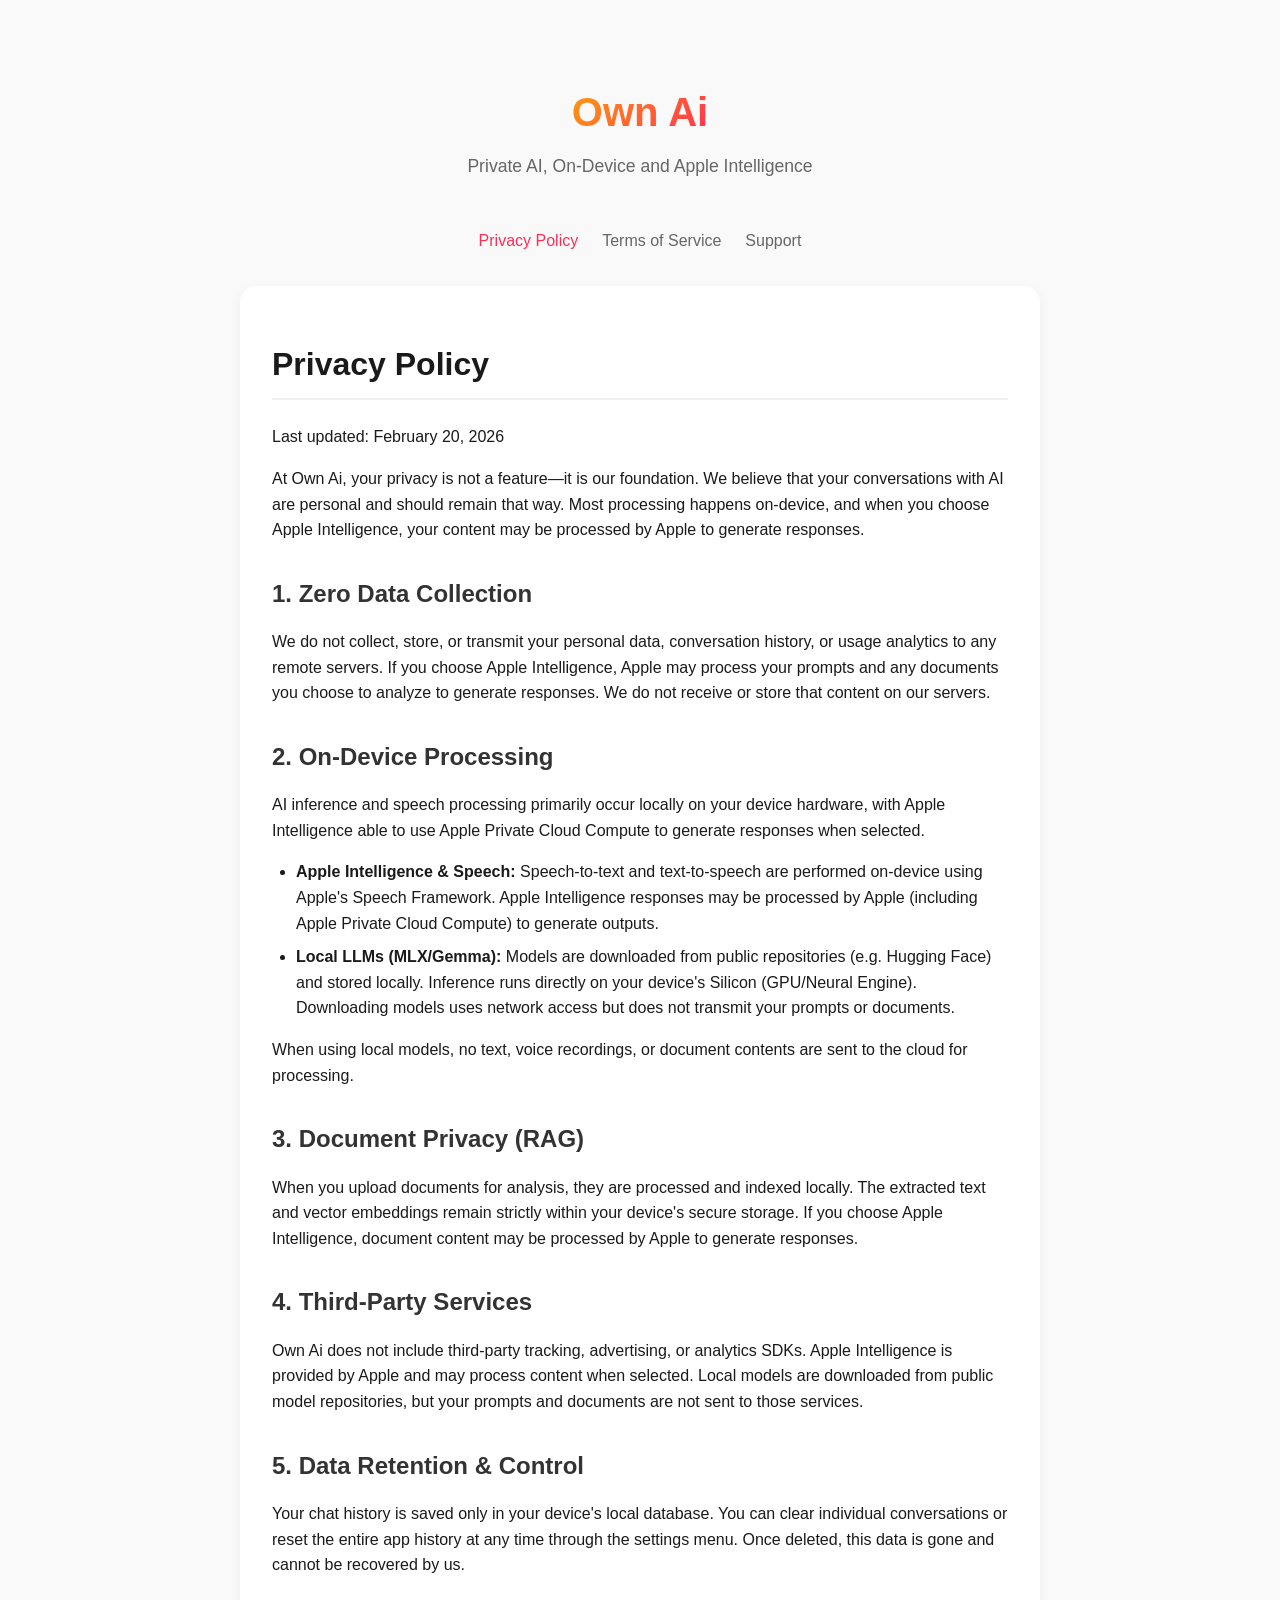
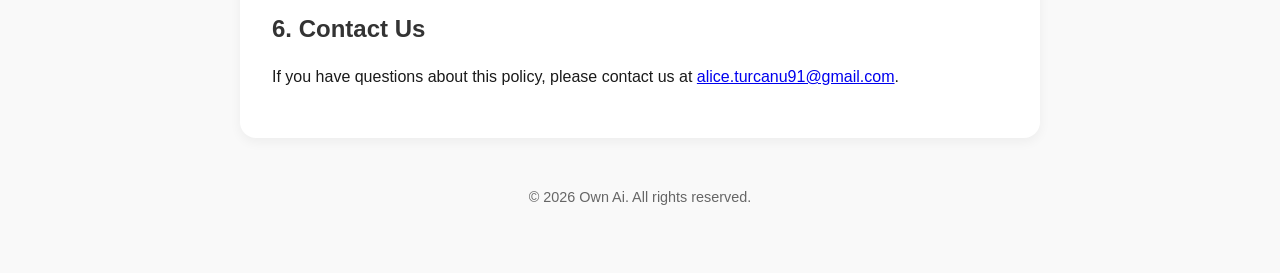
==== privacy.html @ ac5af76b "Update privacy.html" ====
<!DOCTYPE html>
<html lang="en">

<head>
    <meta charset="UTF-8">
    <meta name="viewport" content="width=device-width, initial-scale=1.0">
    <title>Privacy Policy - Own Ai</title>
    <link rel="stylesheet" href="styles.css">
</head>

<body>
    <div class="container">
        <header>
            <div class="logo-text">Own Ai</div>
            <div class="subtitle">Private AI, On-Device and Apple Intelligence</div>
        </header>

        <nav class="nav-links">
            <a href="privacy.html" style="color: #FF2D55;">Privacy Policy</a>
            <a href="terms.html">Terms of Service</a>
            <a href="support.html">Support</a>
        </nav>

        <div class="card">
            <h1>Privacy Policy</h1>
            <p>Last updated: February 20, 2026</p>

            <p>At Own Ai, your privacy is not a feature—it is our foundation. We believe that your conversations with AI
                are personal and should remain that way. Most processing happens on-device, and when you choose Apple
                Intelligence, your content may be processed by Apple to generate responses.</p>

            <h2>1. Zero Data Collection</h2>
            <p>We do not collect, store, or transmit your personal data, conversation history, or usage analytics to any
                remote servers. If you choose Apple Intelligence, Apple may process your prompts and any documents you
                choose to analyze to generate responses. We do not receive or store that content on our servers.</p>

            <h2>2. On-Device Processing</h2>
            <p>AI inference and speech processing primarily occur locally on your device hardware, with Apple
                Intelligence able to use Apple Private Cloud Compute to generate responses when selected.
            <ul>
                <li><strong>Apple Intelligence & Speech:</strong> Speech-to-text and text-to-speech are performed
                    on-device using Apple's Speech Framework. Apple Intelligence responses may be processed by Apple
                    (including Apple Private Cloud Compute) to generate outputs.</li>
                <li><strong>Local LLMs (MLX/Gemma):</strong> Models are downloaded from public repositories (e.g.
                    Hugging Face) and stored locally. Inference runs directly on your device's Silicon (GPU/Neural
                    Engine). Downloading models uses network access but does not transmit your prompts or documents.
                </li>
            </ul>
            When using local models, no text, voice recordings, or document contents are sent to the cloud for
            processing.</p>

            <h2>3. Document Privacy (RAG)</h2>
            <p>When you upload documents for analysis, they are processed and indexed locally. The extracted text and
                vector embeddings remain strictly within your device's secure storage. If you choose Apple Intelligence,
                document content may be processed by Apple to generate responses.</p>

            <h2>4. Third-Party Services</h2>
            <p>Own Ai does not include third-party tracking, advertising, or analytics SDKs. Apple Intelligence is
                provided by Apple and may process content when selected. Local models are downloaded from public model
                repositories, but your prompts and documents are not sent to those services.</p>

            <h2>5. Data Retention & Control</h2>
            <p>Your chat history is saved only in your device's local database. You can clear individual conversations
                or reset the entire app history at any time through the settings menu. Once deleted, this data is gone
                and cannot be recovered by us.</p>

            <h2>6. Contact Us</h2>
            <p>If you have questions about this policy, please contact us at <a
                    href="mailto:alice.turcanu91@gmail.com">alice.turcanu91@gmail.com</a>.</p>
        </div>

        <div class="footer">
            &copy; 2026 Own Ai. All rights reserved.
        </div>
    </div>
</body>

</html>
---- styles.css ----
:root {
    --primary-gradient: linear-gradient(135deg, #FF9F0A, #FF2D55);
    --text-color: #1a1a1a;
    --text-light: #666;
    --bg-color: #f9f9f9;
    --card-bg: #ffffff;
    --font-family: -apple-system, BlinkMacSystemFont, "Segoe UI", Roboto, Helvetica, Arial, sans-serif;
}

body {
    font-family: var(--font-family);
    line-height: 1.6;
    color: var(--text-color);
    background-color: var(--bg-color);
    margin: 0;
    padding: 0;
}

.container {
    max-width: 800px;
    margin: 0 auto;
    padding: 2rem;
}

header {
    text-align: center;
    padding: 3rem 0;
}

.logo-text {
    font-size: 2.5rem;
    font-weight: 700;
    margin: 0;
    background: var(--primary-gradient);
    -webkit-background-clip: text;
    -webkit-text-fill-color: transparent;
    display: inline-block;
}

.subtitle {
    color: var(--text-light);
    font-size: 1.1rem;
    margin-top: 0.5rem;
}

.card {
    background: var(--card-bg);
    border-radius: 16px;
    padding: 2rem;
    box-shadow: 0 4px 12px rgba(0,0,0,0.05);
    margin-bottom: 2rem;
}

h1 {
    font-size: 2rem;
    margin-bottom: 1.5rem;
    border-bottom: 2px solid #f0f0f0;
    padding-bottom: 0.5rem;
}

h2 {
    font-size: 1.5rem;
    margin-top: 2rem;
    margin-bottom: 1rem;
    color: #333;
}

p {
    margin-bottom: 1rem;
}

ul {
    margin-bottom: 1rem;
    padding-left: 1.5rem;
}

li {
    margin-bottom: 0.5rem;
}

.footer {
    text-align: center;
    color: var(--text-light);
    font-size: 0.9rem;
    margin-top: 3rem;
    padding-bottom: 2rem;
}

.nav-links {
    display: flex;
    justify-content: center;
    gap: 1.5rem;
    margin-bottom: 2rem;
}

.nav-links a {
    color: var(--text-light);
    text-decoration: none;
    font-weight: 500;
    transition: color 0.2s;
}

.nav-links a:hover {
    color: #FF2D55;
}

.contact-btn {
    display: inline-block;
    background: var(--primary-gradient);
    color: white;
    padding: 0.8rem 1.5rem;
    border-radius: 8px;
    text-decoration: none;
    font-weight: 600;
    margin-top: 1rem;
    transition: opacity 0.2s;
}

.contact-btn:hover {
    opacity: 0.9;
}
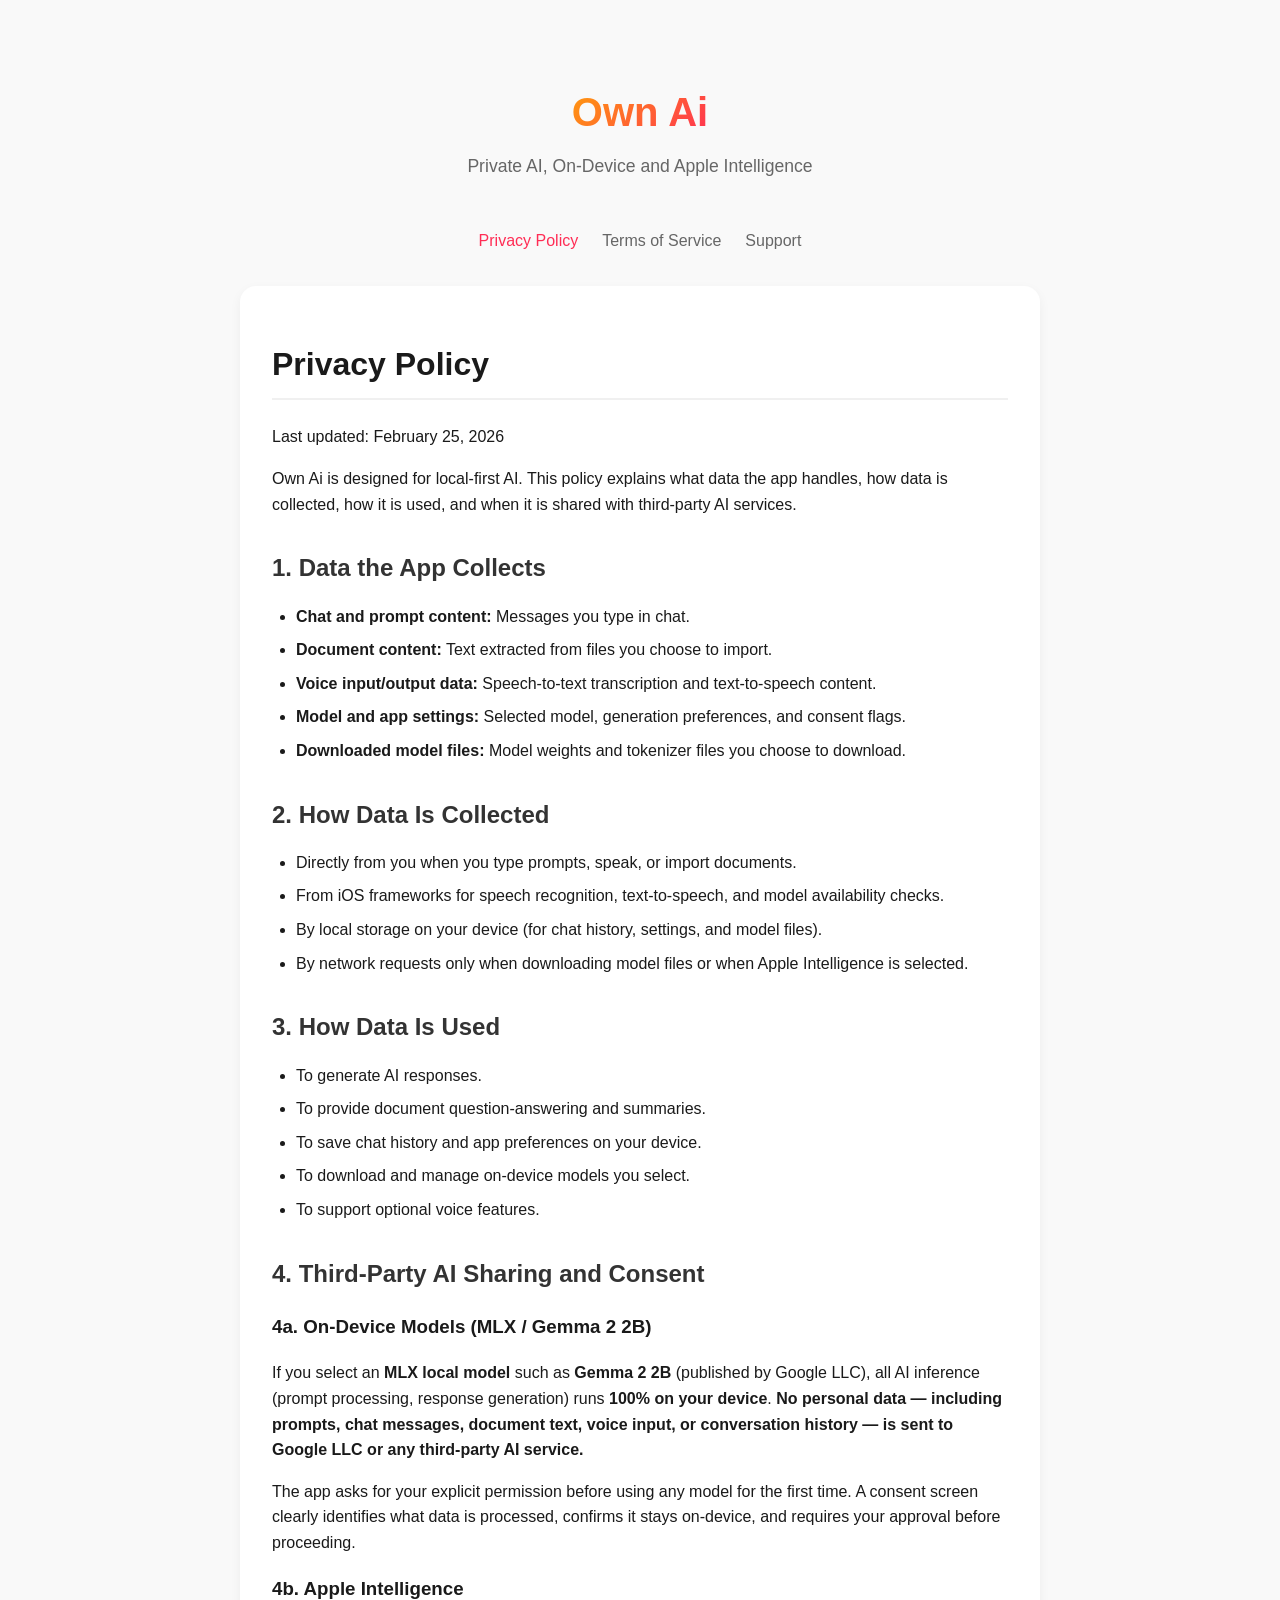
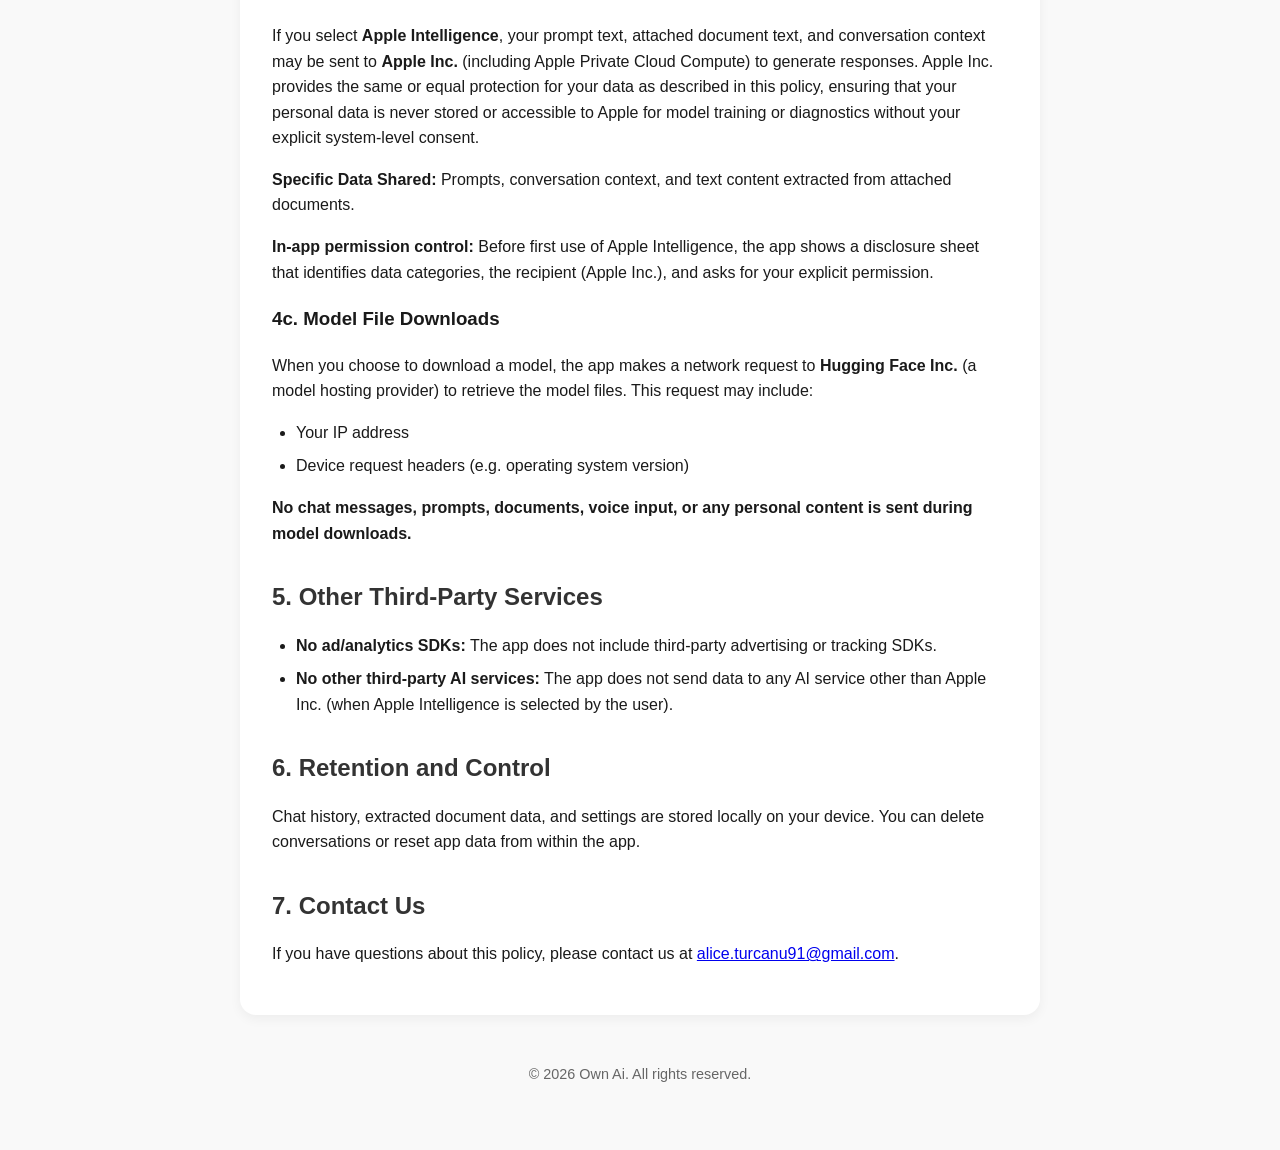
==== commit c86e79af: "Update privacy.html" ====
--- a/privacy.html
+++ b/privacy.html
@@ -23,48 +23,96 @@
 
         <div class="card">
             <h1>Privacy Policy</h1>
-            <p>Last updated: February 20, 2026</p>
+            <p>Last updated: February 25, 2026</p>
 
-            <p>At Own Ai, your privacy is not a feature—it is our foundation. We believe that your conversations with AI
-                are personal and should remain that way. Most processing happens on-device, and when you choose Apple
-                Intelligence, your content may be processed by Apple to generate responses.</p>
+            <p>Own Ai is designed for local-first AI. This policy explains what data the app handles, how data is
+                collected, how it is used, and when it is shared with third-party AI services.</p>
 
-            <h2>1. Zero Data Collection</h2>
-            <p>We do not collect, store, or transmit your personal data, conversation history, or usage analytics to any
-                remote servers. If you choose Apple Intelligence, Apple may process your prompts and any documents you
-                choose to analyze to generate responses. We do not receive or store that content on our servers.</p>
-
-            <h2>2. On-Device Processing</h2>
-            <p>AI inference and speech processing primarily occur locally on your device hardware, with Apple
-                Intelligence able to use Apple Private Cloud Compute to generate responses when selected.
+            <h2>1. Data the App Collects</h2>
             <ul>
-                <li><strong>Apple Intelligence & Speech:</strong> Speech-to-text and text-to-speech are performed
-                    on-device using Apple's Speech Framework. Apple Intelligence responses may be processed by Apple
-                    (including Apple Private Cloud Compute) to generate outputs.</li>
-                <li><strong>Local LLMs (MLX/Gemma):</strong> Models are downloaded from public repositories (e.g.
-                    Hugging Face) and stored locally. Inference runs directly on your device's Silicon (GPU/Neural
-                    Engine). Downloading models uses network access but does not transmit your prompts or documents.
+                <li><strong>Chat and prompt content:</strong> Messages you type in chat.</li>
+                <li><strong>Document content:</strong> Text extracted from files you choose to import.</li>
+                <li><strong>Voice input/output data:</strong> Speech-to-text transcription and text-to-speech content.
+                </li>
+                <li><strong>Model and app settings:</strong> Selected model, generation preferences, and consent flags.
+                </li>
+                <li><strong>Downloaded model files:</strong> Model weights and tokenizer files you choose to download.
                 </li>
             </ul>
-            When using local models, no text, voice recordings, or document contents are sent to the cloud for
-            processing.</p>
 
-            <h2>3. Document Privacy (RAG)</h2>
-            <p>When you upload documents for analysis, they are processed and indexed locally. The extracted text and
-                vector embeddings remain strictly within your device's secure storage. If you choose Apple Intelligence,
-                document content may be processed by Apple to generate responses.</p>
+            <h2>2. How Data Is Collected</h2>
+            <ul>
+                <li>Directly from you when you type prompts, speak, or import documents.</li>
+                <li>From iOS frameworks for speech recognition, text-to-speech, and model availability checks.</li>
+                <li>By local storage on your device (for chat history, settings, and model files).</li>
+                <li>By network requests only when downloading model files or when Apple Intelligence is selected.</li>
+            </ul>
 
-            <h2>4. Third-Party Services</h2>
-            <p>Own Ai does not include third-party tracking, advertising, or analytics SDKs. Apple Intelligence is
-                provided by Apple and may process content when selected. Local models are downloaded from public model
-                repositories, but your prompts and documents are not sent to those services.</p>
+            <h2>3. How Data Is Used</h2>
+            <ul>
+                <li>To generate AI responses.</li>
+                <li>To provide document question-answering and summaries.</li>
+                <li>To save chat history and app preferences on your device.</li>
+                <li>To download and manage on-device models you select.</li>
+                <li>To support optional voice features.</li>
+            </ul>
 
-            <h2>5. Data Retention & Control</h2>
-            <p>Your chat history is saved only in your device's local database. You can clear individual conversations
-                or reset the entire app history at any time through the settings menu. Once deleted, this data is gone
-                and cannot be recovered by us.</p>
+            <h2>4. Third-Party AI Sharing and Consent</h2>
 
-            <h2>6. Contact Us</h2>
+            <h3>4a. On-Device Models (MLX / Gemma 2 2B)</h3>
+            <p>If you select an <strong>MLX local model</strong> such as <strong>Gemma 2 2B</strong> (published by
+                Google LLC),
+                all AI inference (prompt processing, response generation) runs <strong>100% on your device</strong>.
+                <strong>No personal data — including prompts, chat messages, document text, voice input, or conversation
+                    history — is sent to Google LLC or any third-party AI service.</strong>
+            </p>
+            <p>The app asks for your explicit permission before using any model for the first time. A consent screen
+                clearly identifies what data is processed, confirms it stays on-device, and requires your approval
+                before
+                proceeding.
+            </p>
+
+            <h3>4b. Apple Intelligence</h3>
+            <p>If you select <strong>Apple Intelligence</strong>, your prompt text, attached document text, and
+                conversation context may be sent to
+                <strong>Apple Inc.</strong> (including Apple Private Cloud Compute) to generate responses. Apple Inc.
+                provides
+                the same or equal protection for your data as described in this policy, ensuring that your personal data
+                is
+                never stored or accessible to Apple for model training or diagnostics without your explicit system-level
+                consent.
+            </p>
+            <p><strong>Specific Data Shared:</strong> Prompts, conversation context, and text content extracted from
+                attached documents.</p>
+            <p><strong>In-app permission control:</strong> Before first use of Apple Intelligence, the app shows a
+                disclosure sheet
+                that identifies data categories, the recipient (Apple Inc.), and asks for your explicit permission.
+            </p>
+
+            <h3>4c. Model File Downloads</h3>
+            <p>When you choose to download a model, the app makes a network request to <strong>Hugging Face
+                    Inc.</strong>
+                (a model hosting provider) to retrieve the model files. This request may include:</p>
+            <ul>
+                <li>Your IP address</li>
+                <li>Device request headers (e.g. operating system version)</li>
+            </ul>
+            <p><strong>No chat messages, prompts, documents, voice input, or any personal content is sent during model
+                    downloads.</strong></p>
+
+            <h2>5. Other Third-Party Services</h2>
+            <ul>
+                <li><strong>No ad/analytics SDKs:</strong> The app does not include third-party advertising or tracking
+                    SDKs.</li>
+                <li><strong>No other third-party AI services:</strong> The app does not send data to any AI service
+                    other than Apple Inc. (when Apple Intelligence is selected by the user).</li>
+            </ul>
+
+            <h2>6. Retention and Control</h2>
+            <p>Chat history, extracted document data, and settings are stored locally on your device. You can delete
+                conversations or reset app data from within the app.</p>
+
+            <h2>7. Contact Us</h2>
             <p>If you have questions about this policy, please contact us at <a
                     href="mailto:alice.turcanu91@gmail.com">alice.turcanu91@gmail.com</a>.</p>
         </div>
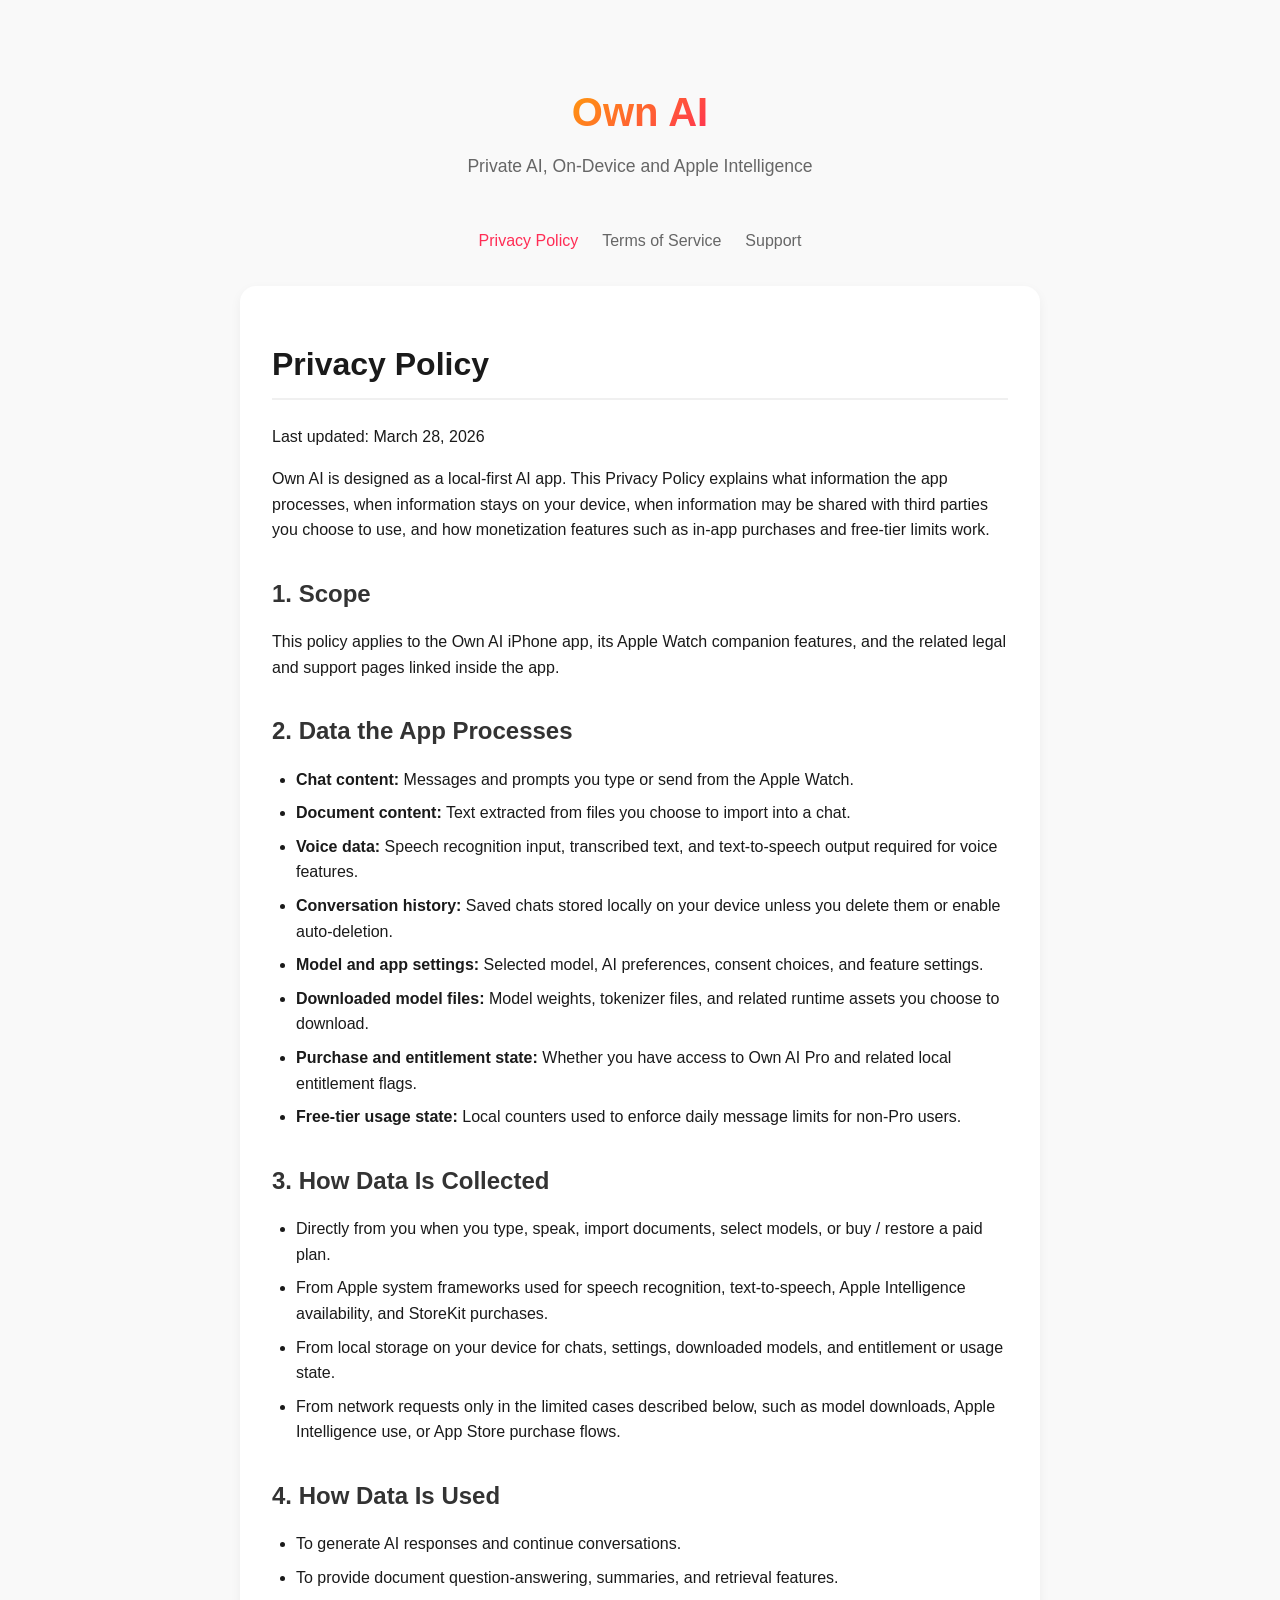
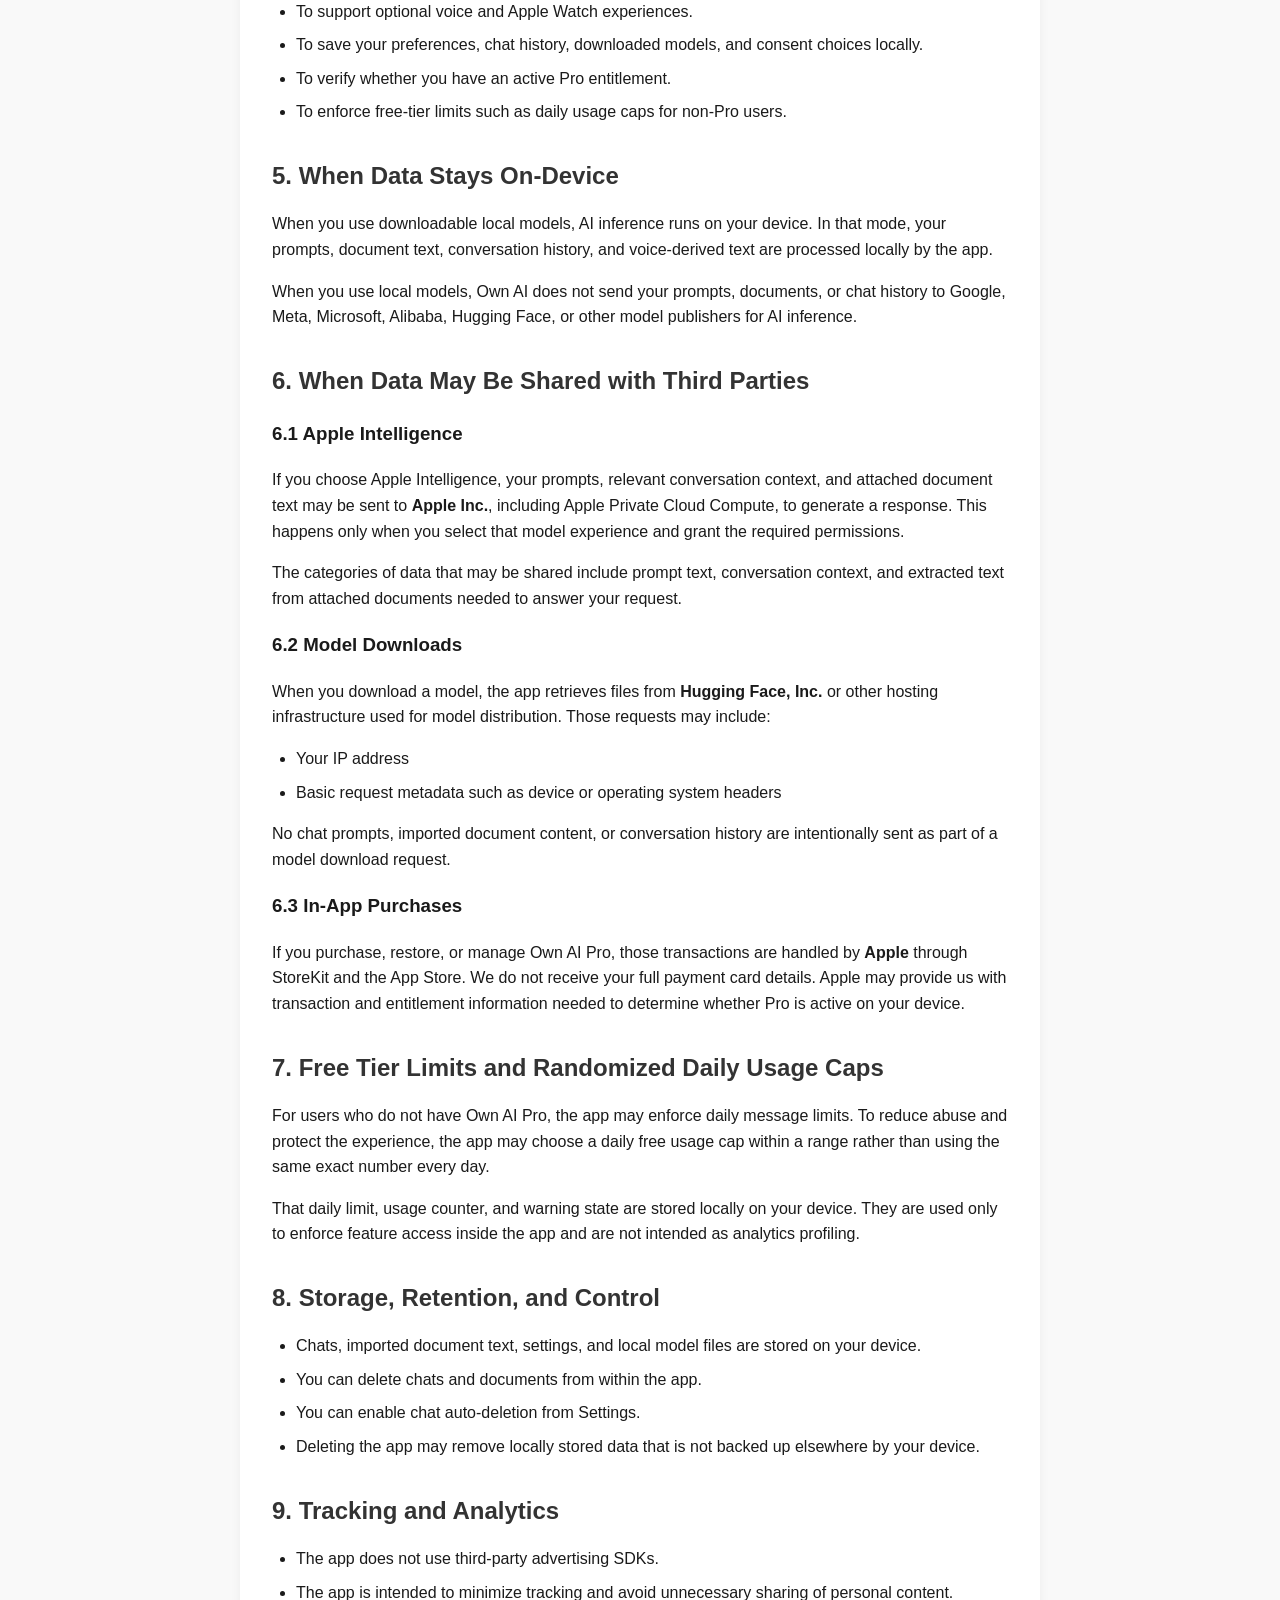
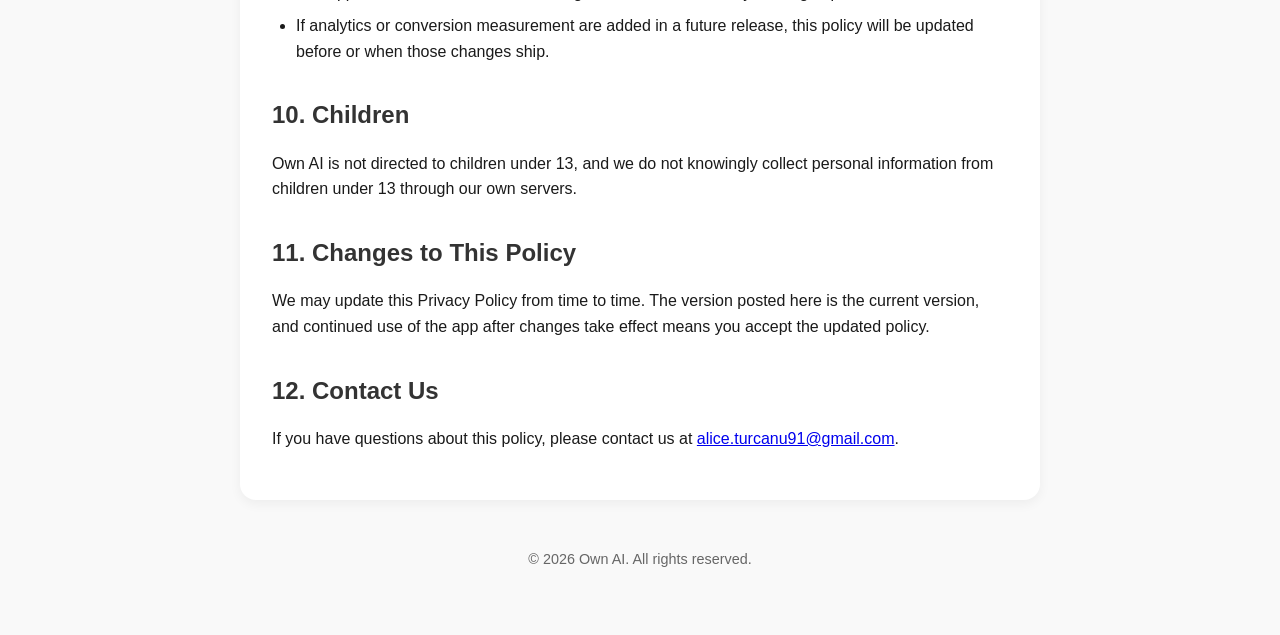
==== commit f8aa2fea: "Update branding from 'Own Ai' to 'Own AI'" ====
--- a/privacy.html
+++ b/privacy.html
@@ -4,14 +4,14 @@
 <head>
     <meta charset="UTF-8">
     <meta name="viewport" content="width=device-width, initial-scale=1.0">
-    <title>Privacy Policy - Own Ai</title>
+    <title>Privacy Policy - Own AI</title>
     <link rel="stylesheet" href="styles.css">
 </head>
 
 <body>
     <div class="container">
         <header>
-            <div class="logo-text">Own Ai</div>
+            <div class="logo-text">Own AI</div>
             <div class="subtitle">Private AI, On-Device and Apple Intelligence</div>
         </header>
 
@@ -23,102 +23,127 @@
 
         <div class="card">
             <h1>Privacy Policy</h1>
-            <p>Last updated: February 25, 2026</p>
+            <p>Last updated: March 28, 2026</p>
 
-            <p>Own Ai is designed for local-first AI. This policy explains what data the app handles, how data is
-                collected, how it is used, and when it is shared with third-party AI services.</p>
+            <p>Own AI is designed as a local-first AI app. This Privacy Policy explains what information the app
+                processes, when information stays on your device, when information may be shared with third parties you
+                choose to use, and how monetization features such as in-app purchases and free-tier limits work.</p>
 
-            <h2>1. Data the App Collects</h2>
+            <h2>1. Scope</h2>
+            <p>This policy applies to the Own AI iPhone app, its Apple Watch companion features, and the related legal
+                and support pages linked inside the app.</p>
+
+            <h2>2. Data the App Processes</h2>
             <ul>
-                <li><strong>Chat and prompt content:</strong> Messages you type in chat.</li>
-                <li><strong>Document content:</strong> Text extracted from files you choose to import.</li>
-                <li><strong>Voice input/output data:</strong> Speech-to-text transcription and text-to-speech content.
-                </li>
-                <li><strong>Model and app settings:</strong> Selected model, generation preferences, and consent flags.
-                </li>
-                <li><strong>Downloaded model files:</strong> Model weights and tokenizer files you choose to download.
-                </li>
+                <li><strong>Chat content:</strong> Messages and prompts you type or send from the Apple Watch.</li>
+                <li><strong>Document content:</strong> Text extracted from files you choose to import into a chat.</li>
+                <li><strong>Voice data:</strong> Speech recognition input, transcribed text, and text-to-speech output
+                    required for voice features.</li>
+                <li><strong>Conversation history:</strong> Saved chats stored locally on your device unless you delete
+                    them or enable auto-deletion.</li>
+                <li><strong>Model and app settings:</strong> Selected model, AI preferences, consent choices, and
+                    feature settings.</li>
+                <li><strong>Downloaded model files:</strong> Model weights, tokenizer files, and related runtime assets
+                    you choose to download.</li>
+                <li><strong>Purchase and entitlement state:</strong> Whether you have access to Own AI Pro and related
+                    local entitlement flags.</li>
+                <li><strong>Free-tier usage state:</strong> Local counters used to enforce daily message limits for
+                    non-Pro users.</li>
             </ul>
 
-            <h2>2. How Data Is Collected</h2>
+            <h2>3. How Data Is Collected</h2>
             <ul>
-                <li>Directly from you when you type prompts, speak, or import documents.</li>
-                <li>From iOS frameworks for speech recognition, text-to-speech, and model availability checks.</li>
-                <li>By local storage on your device (for chat history, settings, and model files).</li>
-                <li>By network requests only when downloading model files or when Apple Intelligence is selected.</li>
+                <li>Directly from you when you type, speak, import documents, select models, or buy / restore a paid
+                    plan.</li>
+                <li>From Apple system frameworks used for speech recognition, text-to-speech, Apple Intelligence
+                    availability, and StoreKit purchases.</li>
+                <li>From local storage on your device for chats, settings, downloaded models, and entitlement or usage
+                    state.</li>
+                <li>From network requests only in the limited cases described below, such as model downloads, Apple
+                    Intelligence use, or App Store purchase flows.</li>
             </ul>
 
-            <h2>3. How Data Is Used</h2>
+            <h2>4. How Data Is Used</h2>
             <ul>
-                <li>To generate AI responses.</li>
-                <li>To provide document question-answering and summaries.</li>
-                <li>To save chat history and app preferences on your device.</li>
-                <li>To download and manage on-device models you select.</li>
-                <li>To support optional voice features.</li>
+                <li>To generate AI responses and continue conversations.</li>
+                <li>To provide document question-answering, summaries, and retrieval features.</li>
+                <li>To support optional voice and Apple Watch experiences.</li>
+                <li>To save your preferences, chat history, downloaded models, and consent choices locally.</li>
+                <li>To verify whether you have an active Pro entitlement.</li>
+                <li>To enforce free-tier limits such as daily usage caps for non-Pro users.</li>
             </ul>
 
-            <h2>4. Third-Party AI Sharing and Consent</h2>
+            <h2>5. When Data Stays On-Device</h2>
 
-            <h3>4a. On-Device Models (MLX / Gemma 2 2B)</h3>
-            <p>If you select an <strong>MLX local model</strong> such as <strong>Gemma 2 2B</strong> (published by
-                Google LLC),
-                all AI inference (prompt processing, response generation) runs <strong>100% on your device</strong>.
-                <strong>No personal data — including prompts, chat messages, document text, voice input, or conversation
-                    history — is sent to Google LLC or any third-party AI service.</strong>
-            </p>
-            <p>The app asks for your explicit permission before using any model for the first time. A consent screen
-                clearly identifies what data is processed, confirms it stays on-device, and requires your approval
-                before
-                proceeding.
-            </p>
+            <p>When you use downloadable local models, AI inference runs on your device. In that mode, your prompts,
+                document text, conversation history, and voice-derived text are processed locally by the app.</p>
 
-            <h3>4b. Apple Intelligence</h3>
-            <p>If you select <strong>Apple Intelligence</strong>, your prompt text, attached document text, and
-                conversation context may be sent to
-                <strong>Apple Inc.</strong> (including Apple Private Cloud Compute) to generate responses. Apple Inc.
-                provides
-                the same or equal protection for your data as described in this policy, ensuring that your personal data
-                is
-                never stored or accessible to Apple for model training or diagnostics without your explicit system-level
-                consent.
-            </p>
-            <p><strong>Specific Data Shared:</strong> Prompts, conversation context, and text content extracted from
-                attached documents.</p>
-            <p><strong>In-app permission control:</strong> Before first use of Apple Intelligence, the app shows a
-                disclosure sheet
-                that identifies data categories, the recipient (Apple Inc.), and asks for your explicit permission.
-            </p>
+            <p>When you use local models, Own AI does not send your prompts, documents, or chat history to Google,
+                Meta, Microsoft, Alibaba, Hugging Face, or other model publishers for AI inference.</p>
 
-            <h3>4c. Model File Downloads</h3>
-            <p>When you choose to download a model, the app makes a network request to <strong>Hugging Face
-                    Inc.</strong>
-                (a model hosting provider) to retrieve the model files. This request may include:</p>
+            <h2>6. When Data May Be Shared with Third Parties</h2>
+
+            <h3>6.1 Apple Intelligence</h3>
+            <p>If you choose Apple Intelligence, your prompts, relevant conversation context, and attached document text
+                may be sent to <strong>Apple Inc.</strong>, including Apple Private Cloud Compute, to generate a
+                response. This happens only when you select that model experience and grant the required permissions.</p>
+            <p>The categories of data that may be shared include prompt text, conversation context, and extracted text
+                from attached documents needed to answer your request.</p>
+
+            <h3>6.2 Model Downloads</h3>
+            <p>When you download a model, the app retrieves files from <strong>Hugging Face, Inc.</strong> or other
+                hosting infrastructure used for model distribution. Those requests may include:</p>
             <ul>
                 <li>Your IP address</li>
-                <li>Device request headers (e.g. operating system version)</li>
+                <li>Basic request metadata such as device or operating system headers</li>
             </ul>
-            <p><strong>No chat messages, prompts, documents, voice input, or any personal content is sent during model
-                    downloads.</strong></p>
+            <p>No chat prompts, imported document content, or conversation history are intentionally sent as part of a
+                model download request.</p>
 
-            <h2>5. Other Third-Party Services</h2>
+            <h3>6.3 In-App Purchases</h3>
+            <p>If you purchase, restore, or manage Own AI Pro, those transactions are handled by <strong>Apple</strong>
+                through StoreKit and the App Store. We do not receive your full payment card details. Apple may provide
+                us with transaction and entitlement information needed to determine whether Pro is active on your
+                device.</p>
+
+            <h2>7. Free Tier Limits and Randomized Daily Usage Caps</h2>
+            <p>For users who do not have Own AI Pro, the app may enforce daily message limits. To reduce abuse and
+                protect the experience, the app may choose a daily free usage cap within a range rather than using the
+                same exact number every day.</p>
+            <p>That daily limit, usage counter, and warning state are stored locally on your device. They are used only
+                to enforce feature access inside the app and are not intended as analytics profiling.</p>
+
+            <h2>8. Storage, Retention, and Control</h2>
             <ul>
-                <li><strong>No ad/analytics SDKs:</strong> The app does not include third-party advertising or tracking
-                    SDKs.</li>
-                <li><strong>No other third-party AI services:</strong> The app does not send data to any AI service
-                    other than Apple Inc. (when Apple Intelligence is selected by the user).</li>
+                <li>Chats, imported document text, settings, and local model files are stored on your device.</li>
+                <li>You can delete chats and documents from within the app.</li>
+                <li>You can enable chat auto-deletion from Settings.</li>
+                <li>Deleting the app may remove locally stored data that is not backed up elsewhere by your device.</li>
             </ul>
 
-            <h2>6. Retention and Control</h2>
-            <p>Chat history, extracted document data, and settings are stored locally on your device. You can delete
-                conversations or reset app data from within the app.</p>
+            <h2>9. Tracking and Analytics</h2>
+            <ul>
+                <li>The app does not use third-party advertising SDKs.</li>
+                <li>The app is intended to minimize tracking and avoid unnecessary sharing of personal content.</li>
+                <li>If analytics or conversion measurement are added in a future release, this policy will be updated
+                    before or when those changes ship.</li>
+            </ul>
 
-            <h2>7. Contact Us</h2>
+            <h2>10. Children</h2>
+            <p>Own AI is not directed to children under 13, and we do not knowingly collect personal information from
+                children under 13 through our own servers.</p>
+
+            <h2>11. Changes to This Policy</h2>
+            <p>We may update this Privacy Policy from time to time. The version posted here is the current version, and
+                continued use of the app after changes take effect means you accept the updated policy.</p>
+
+            <h2>12. Contact Us</h2>
             <p>If you have questions about this policy, please contact us at <a
                     href="mailto:alice.turcanu91@gmail.com">alice.turcanu91@gmail.com</a>.</p>
         </div>
 
         <div class="footer">
-            &copy; 2026 Own Ai. All rights reserved.
+            &copy; 2026 Own AI. All rights reserved.
         </div>
     </div>
 </body>
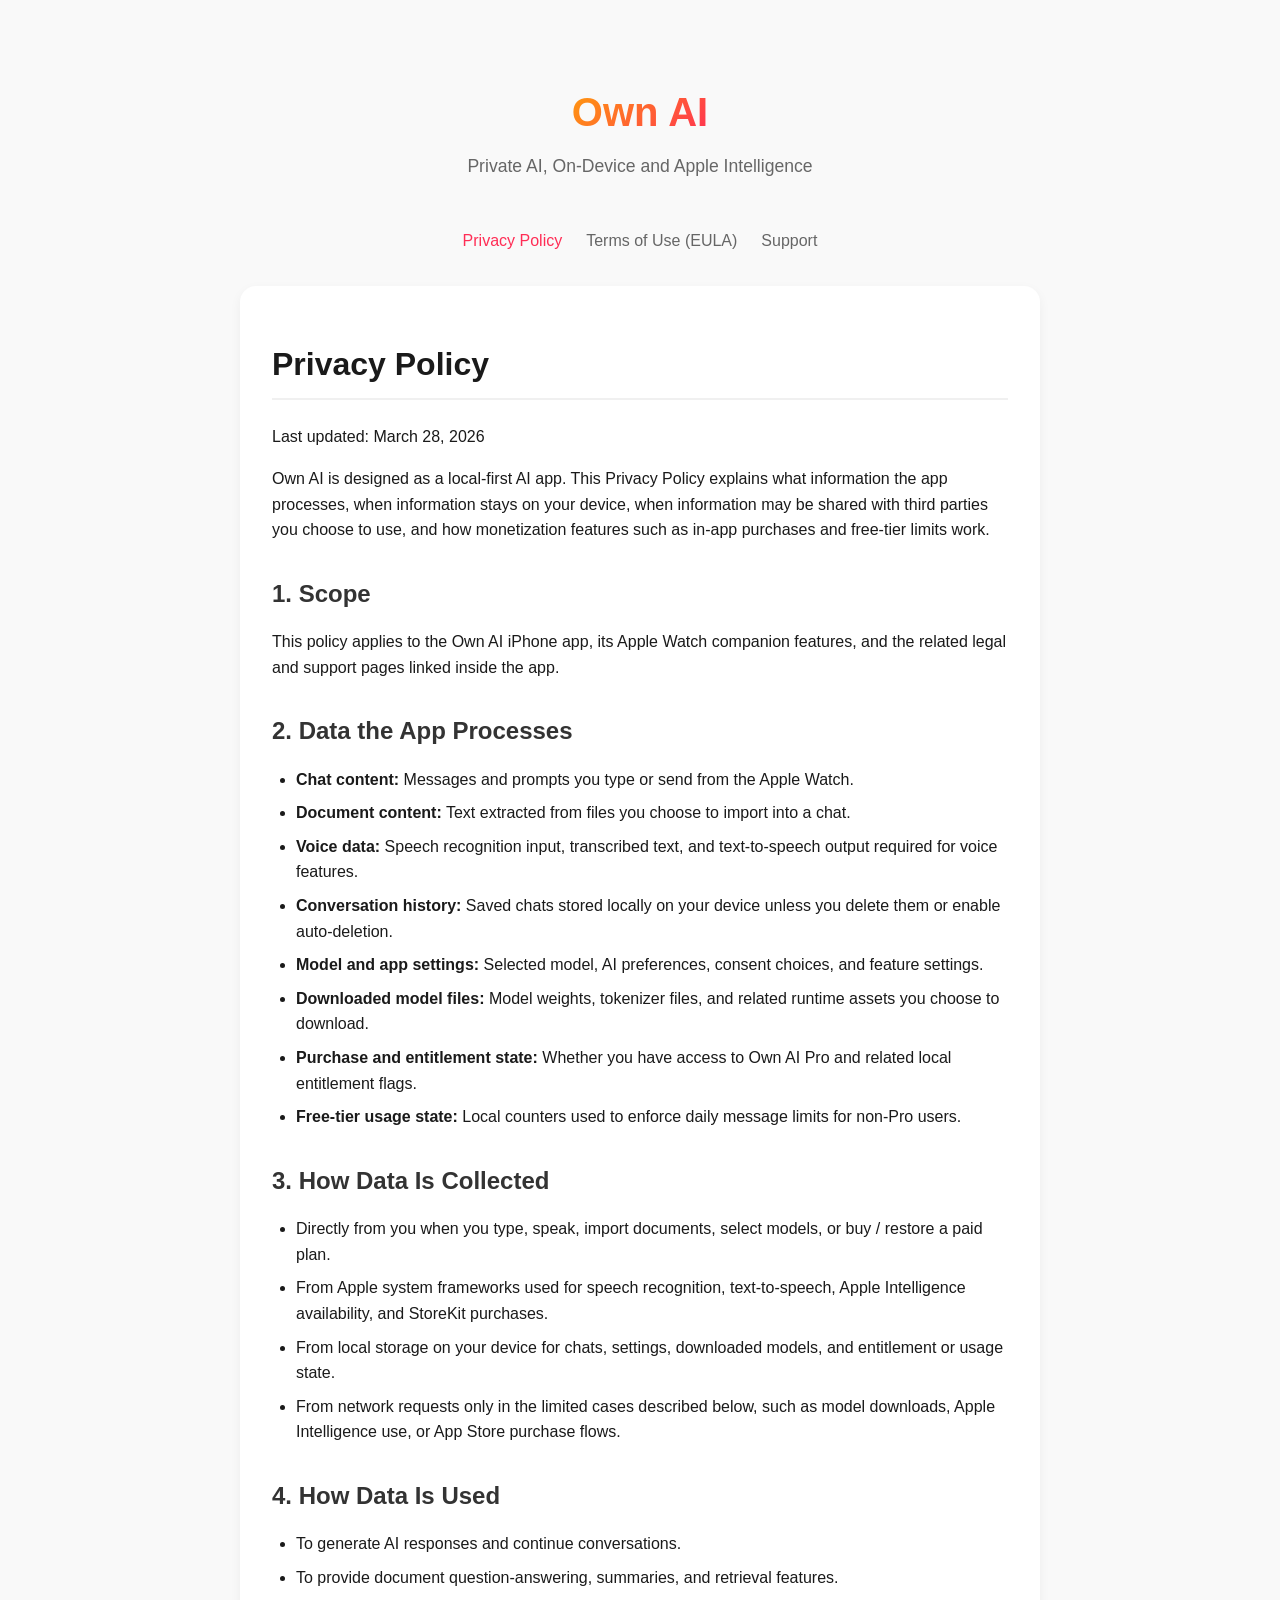
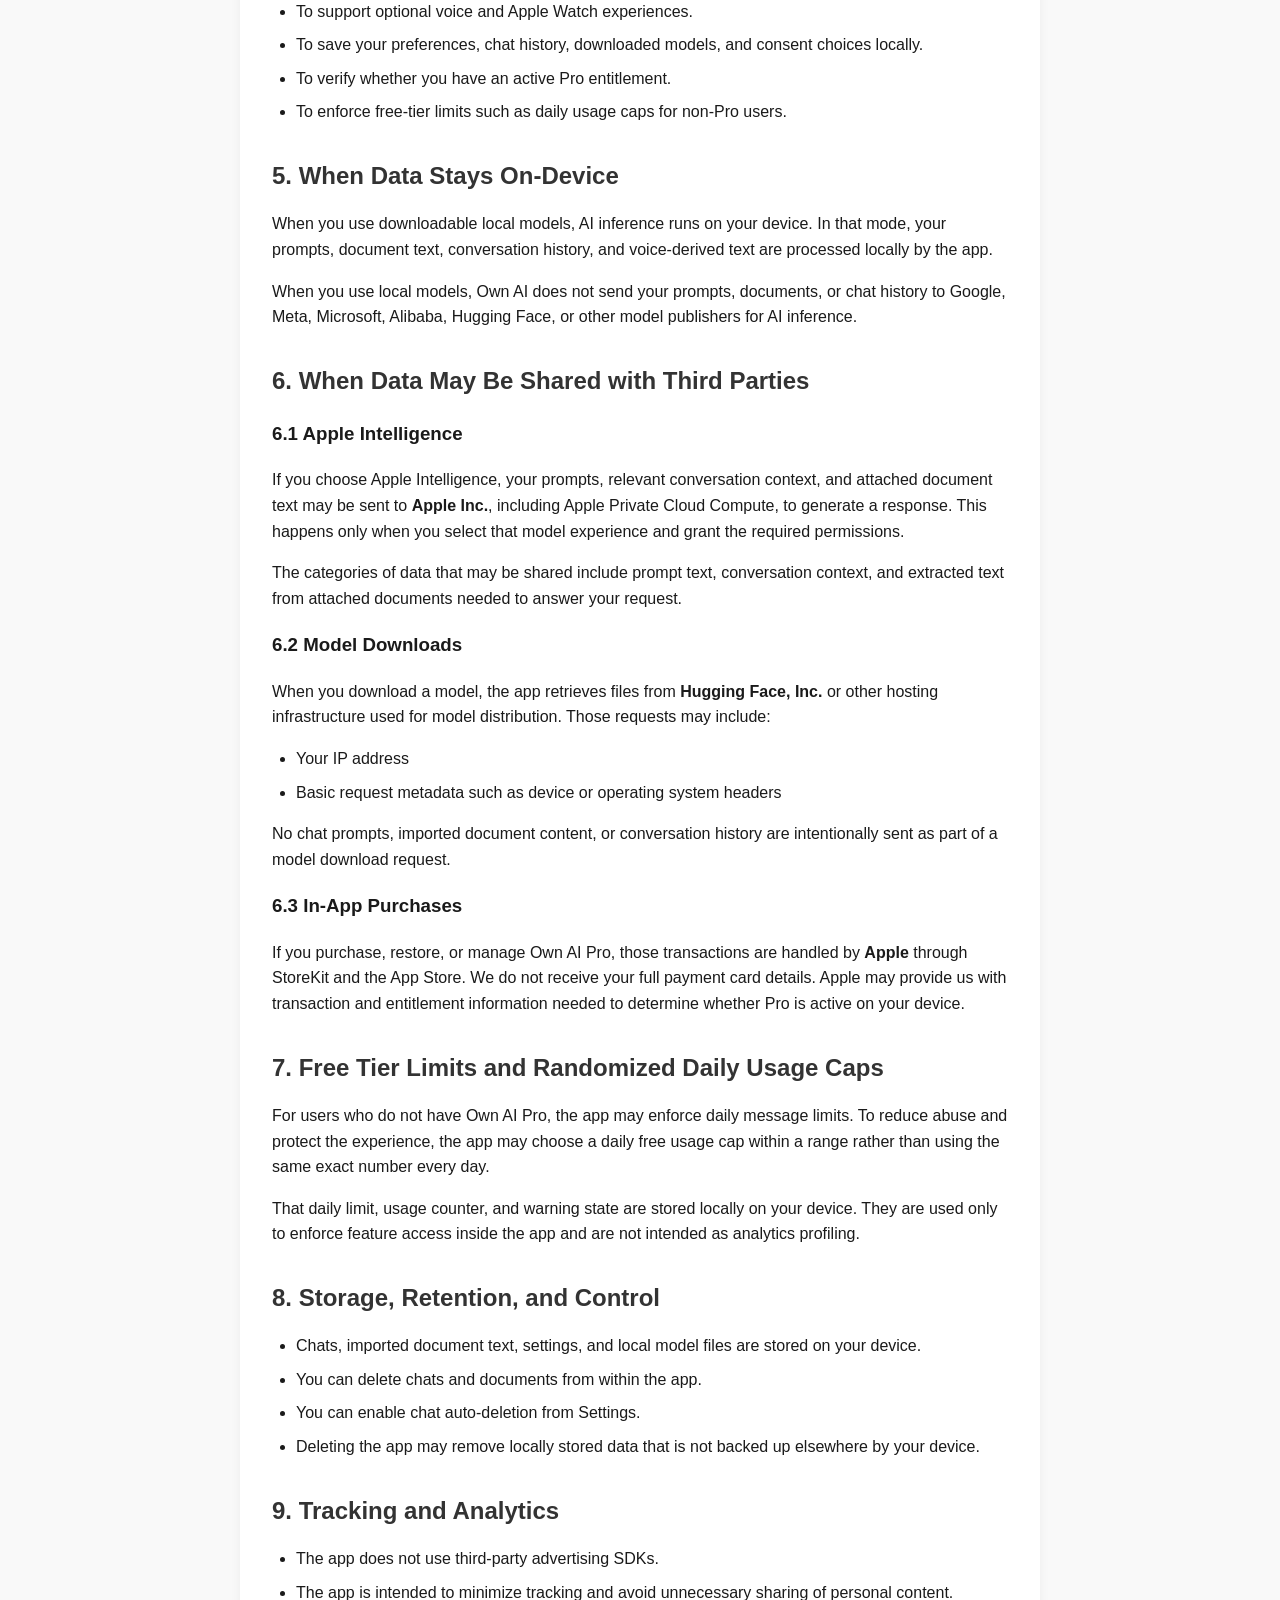
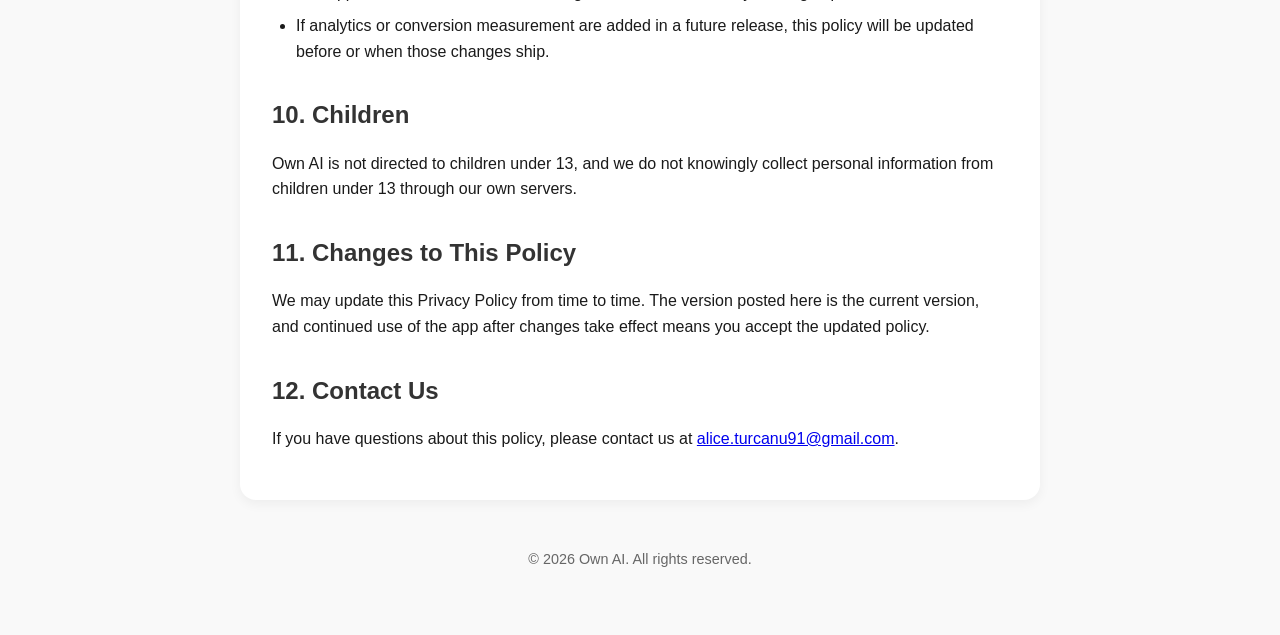
==== commit c058793d: "Rename 'Terms of Service' to 'Terms of Use (EULA)'" ====
--- a/privacy.html
+++ b/privacy.html
@@ -17,7 +17,7 @@
 
         <nav class="nav-links">
             <a href="privacy.html" style="color: #FF2D55;">Privacy Policy</a>
-            <a href="terms.html">Terms of Service</a>
+            <a href="terms.html">Terms of Use (EULA)</a>
             <a href="support.html">Support</a>
         </nav>
 
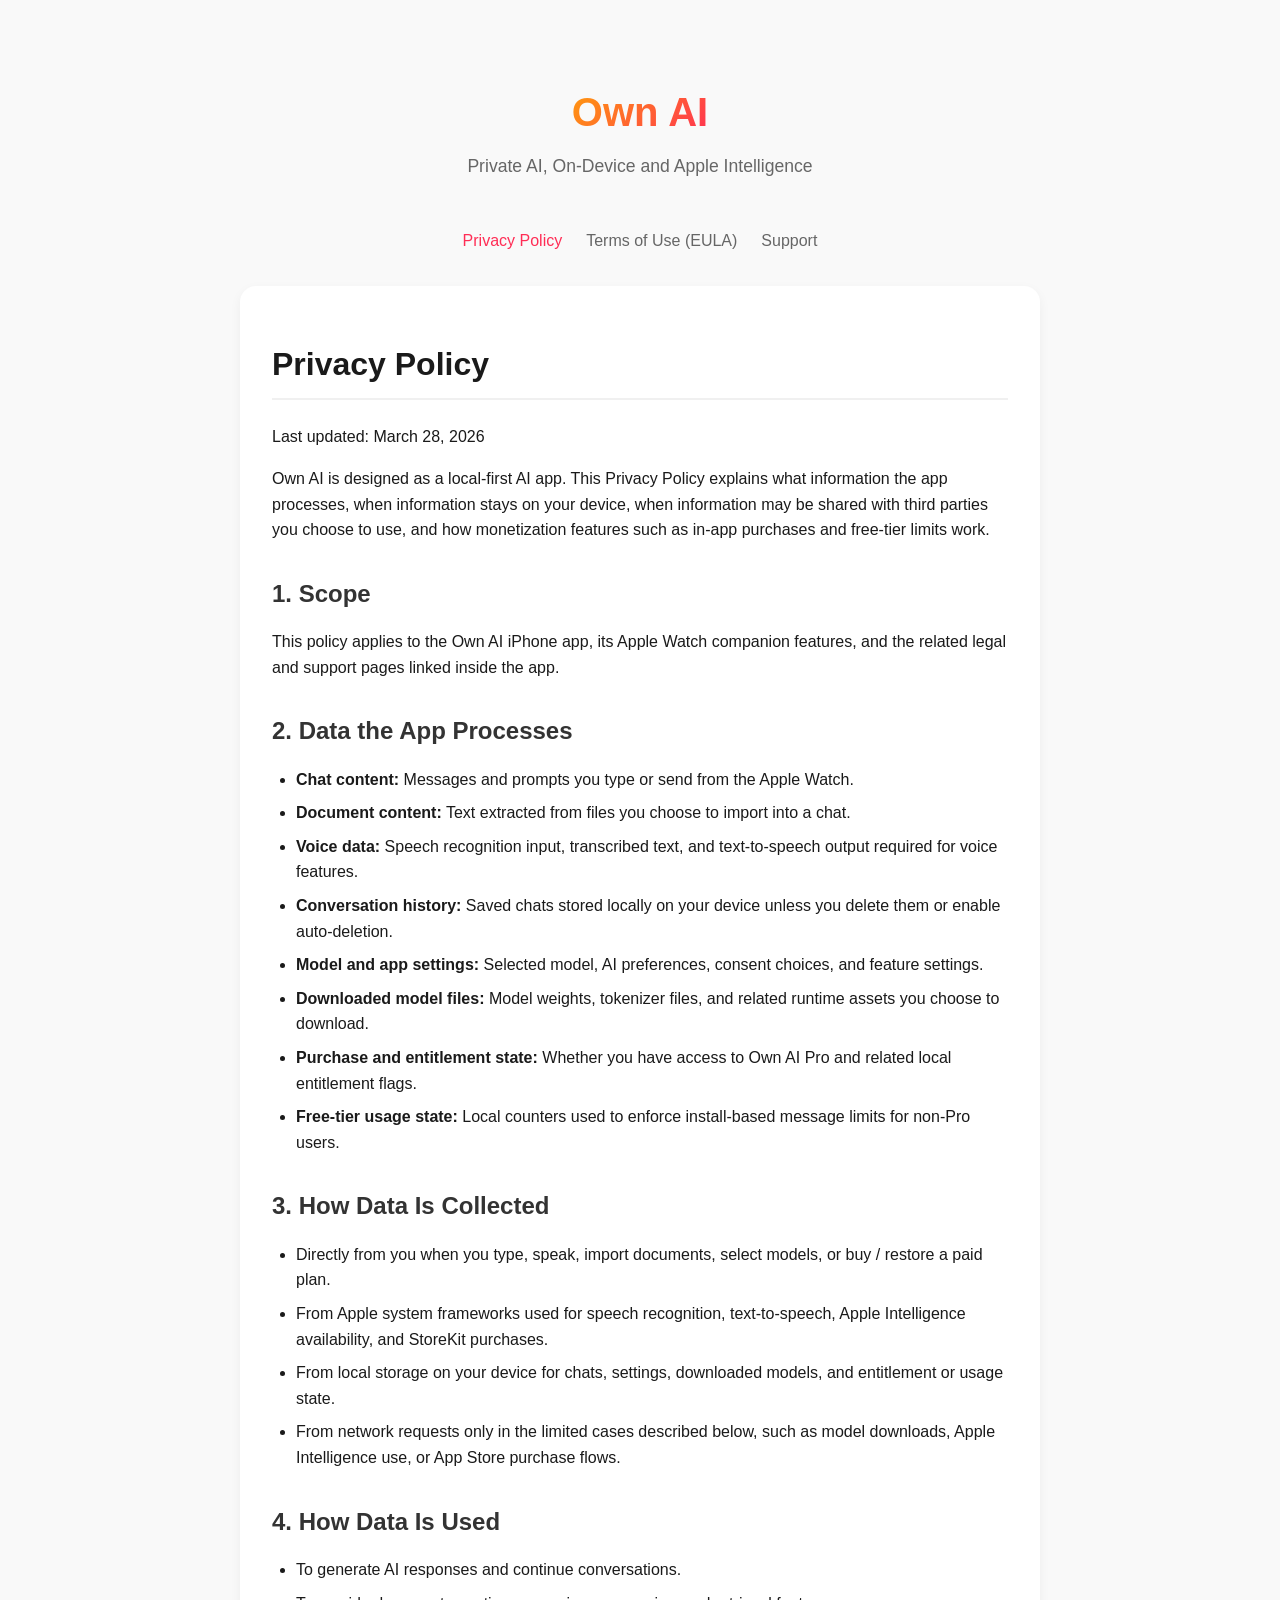
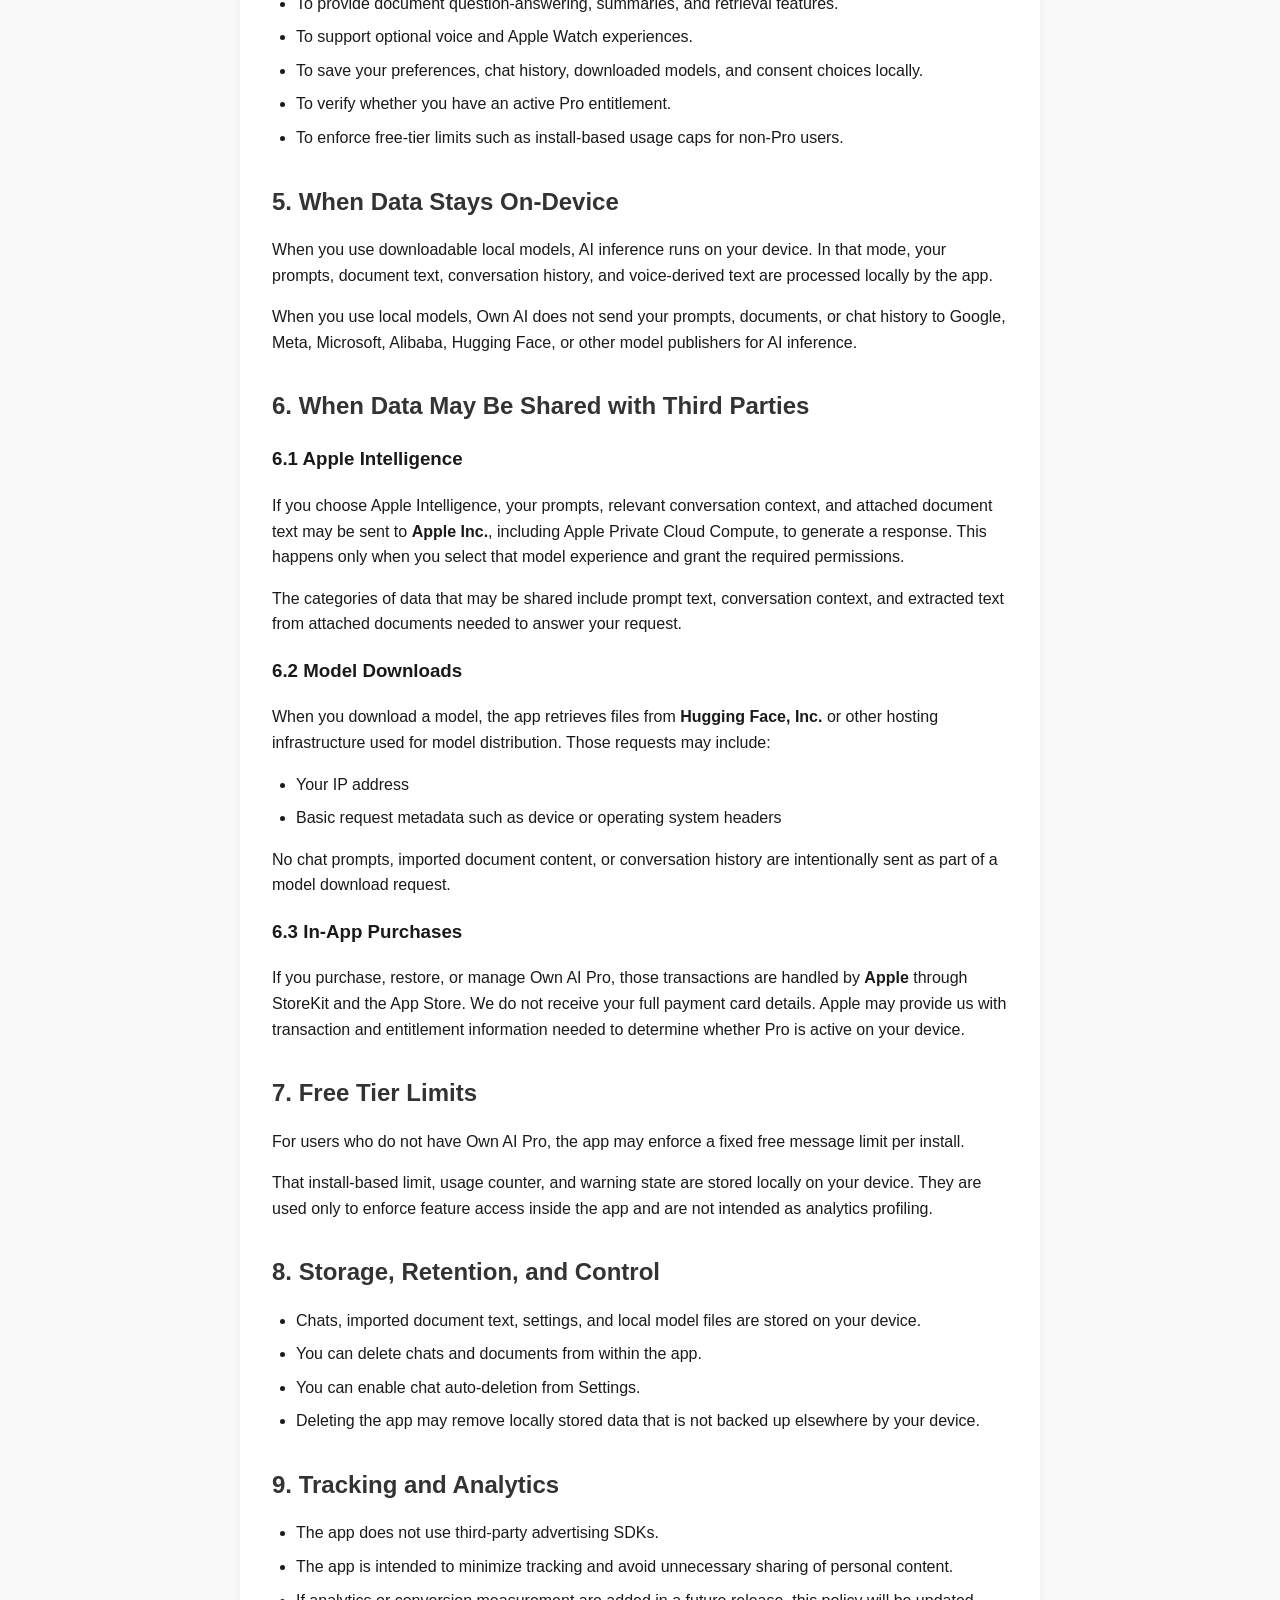
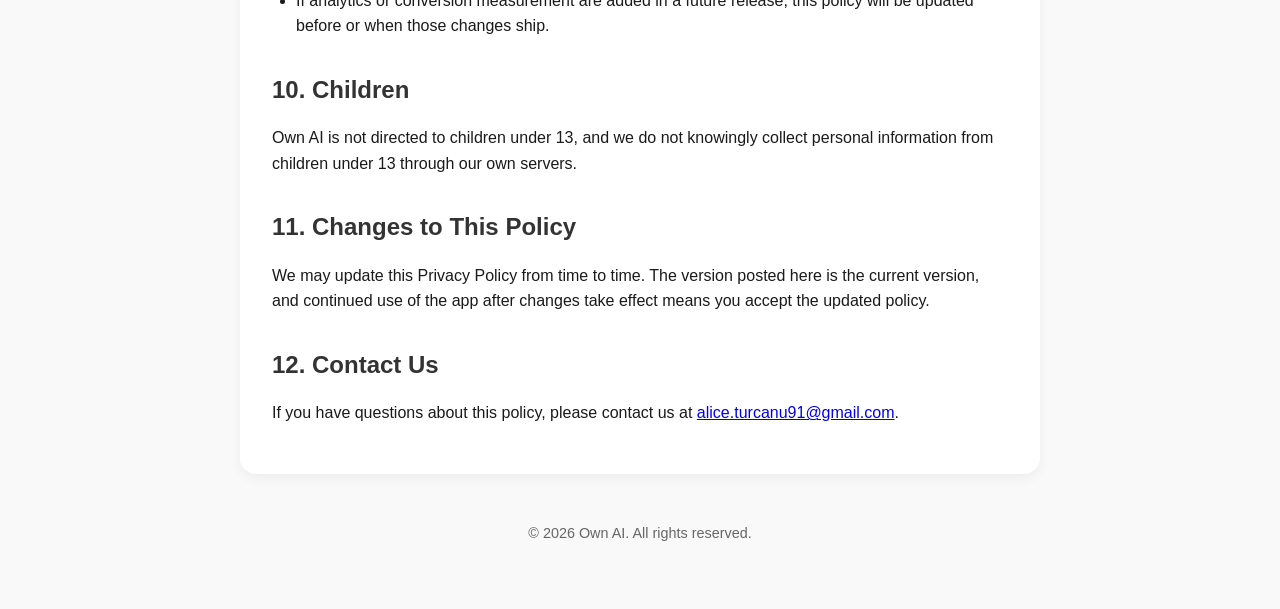
==== commit d5b880e5: "Update privacy, terms, support, and landing HTMLs" ====
--- a/privacy.html
+++ b/privacy.html
@@ -47,7 +47,7 @@
                     you choose to download.</li>
                 <li><strong>Purchase and entitlement state:</strong> Whether you have access to Own AI Pro and related
                     local entitlement flags.</li>
-                <li><strong>Free-tier usage state:</strong> Local counters used to enforce daily message limits for
+                <li><strong>Free-tier usage state:</strong> Local counters used to enforce install-based message limits for
                     non-Pro users.</li>
             </ul>
 
@@ -70,7 +70,7 @@
                 <li>To support optional voice and Apple Watch experiences.</li>
                 <li>To save your preferences, chat history, downloaded models, and consent choices locally.</li>
                 <li>To verify whether you have an active Pro entitlement.</li>
-                <li>To enforce free-tier limits such as daily usage caps for non-Pro users.</li>
+                <li>To enforce free-tier limits such as install-based usage caps for non-Pro users.</li>
             </ul>
 
             <h2>5. When Data Stays On-Device</h2>
@@ -106,11 +106,9 @@
                 us with transaction and entitlement information needed to determine whether Pro is active on your
                 device.</p>
 
-            <h2>7. Free Tier Limits and Randomized Daily Usage Caps</h2>
-            <p>For users who do not have Own AI Pro, the app may enforce daily message limits. To reduce abuse and
-                protect the experience, the app may choose a daily free usage cap within a range rather than using the
-                same exact number every day.</p>
-            <p>That daily limit, usage counter, and warning state are stored locally on your device. They are used only
+            <h2>7. Free Tier Limits</h2>
+            <p>For users who do not have Own AI Pro, the app may enforce a fixed free message limit per install.</p>
+            <p>That install-based limit, usage counter, and warning state are stored locally on your device. They are used only
                 to enforce feature access inside the app and are not intended as analytics profiling.</p>
 
             <h2>8. Storage, Retention, and Control</h2>
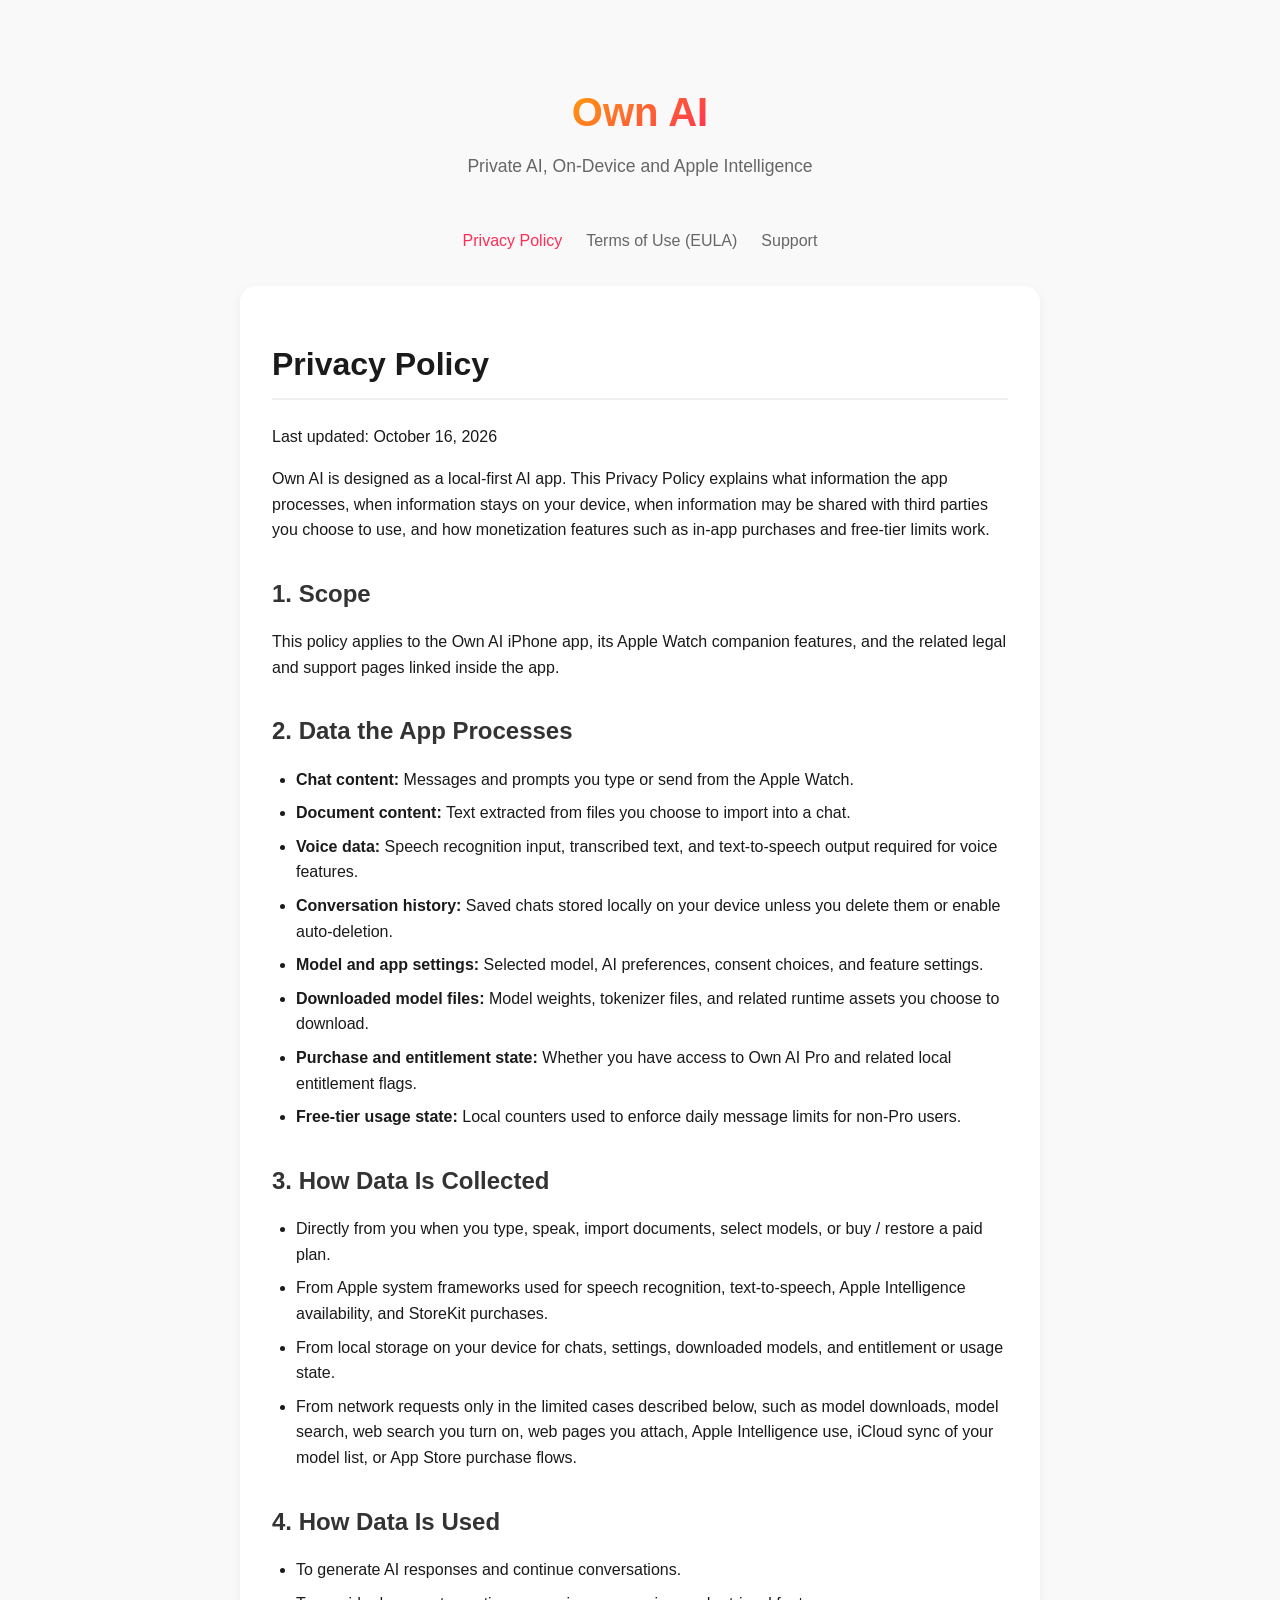
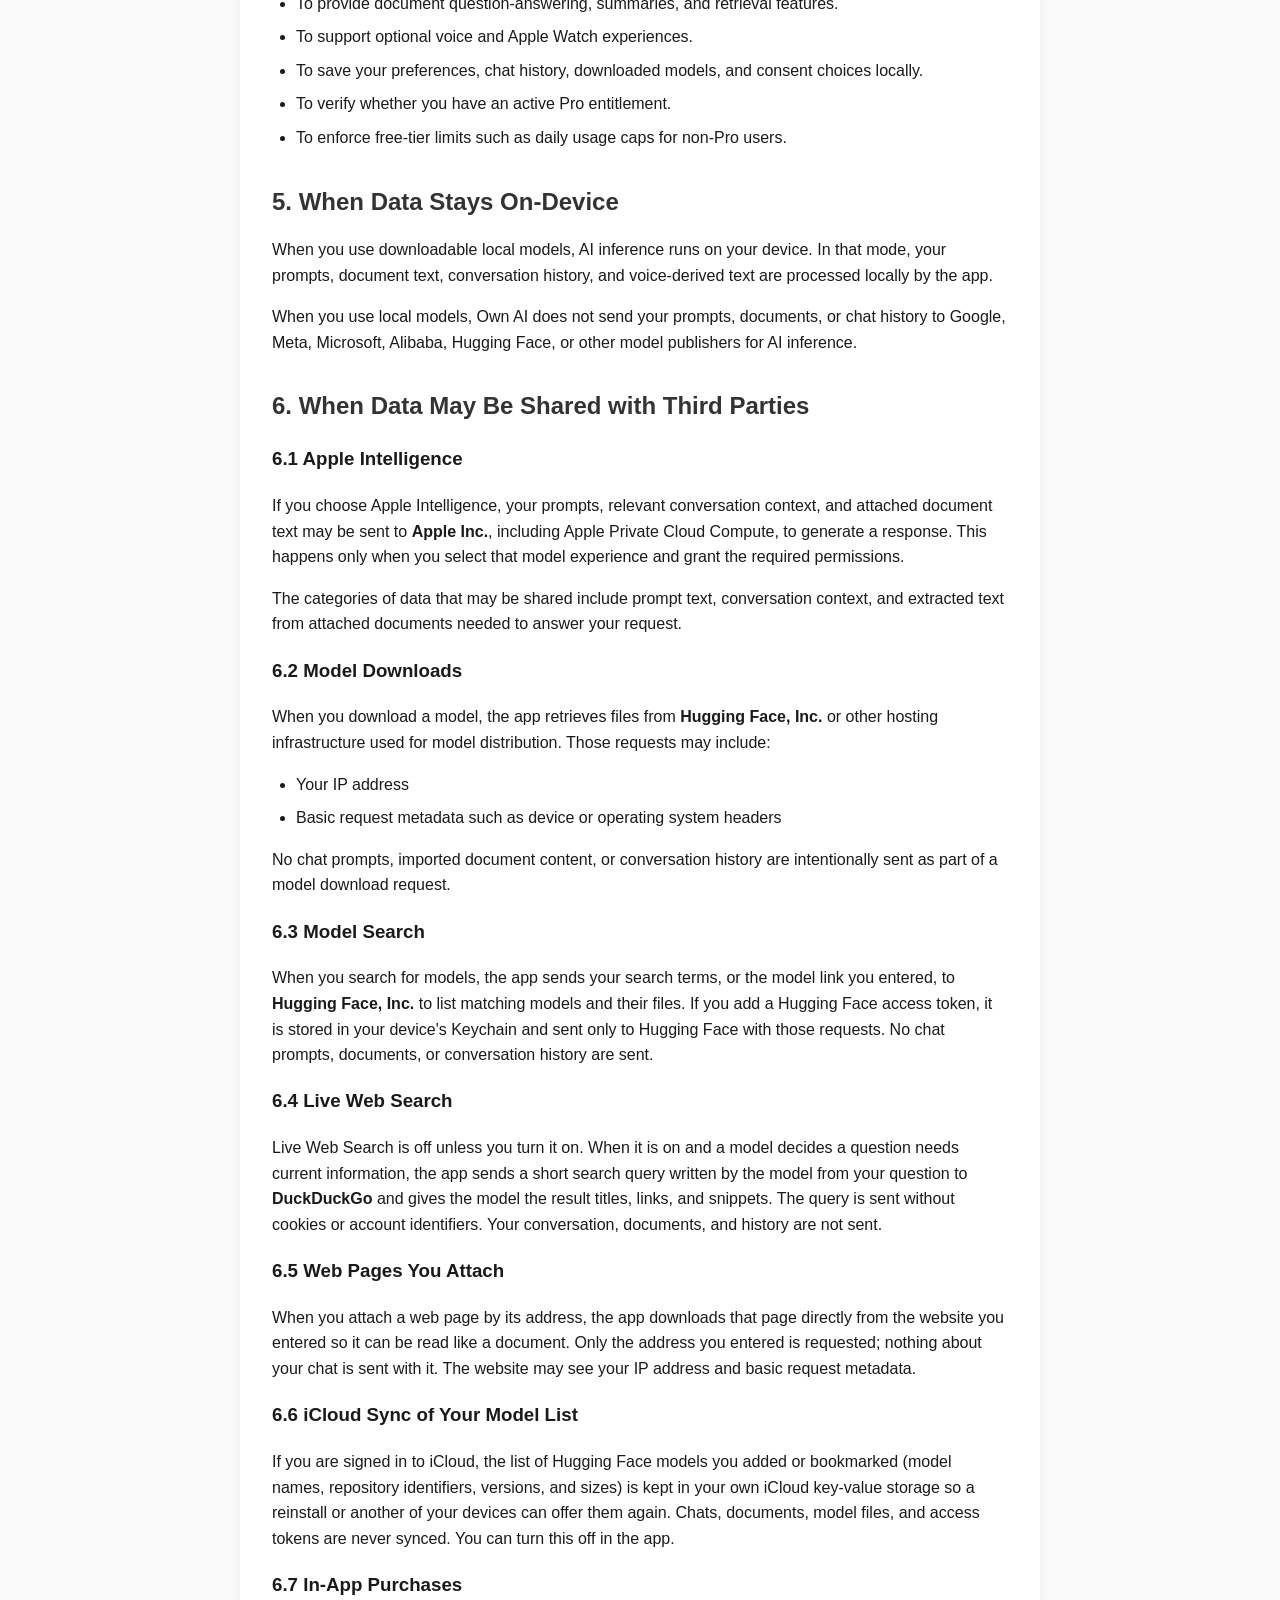
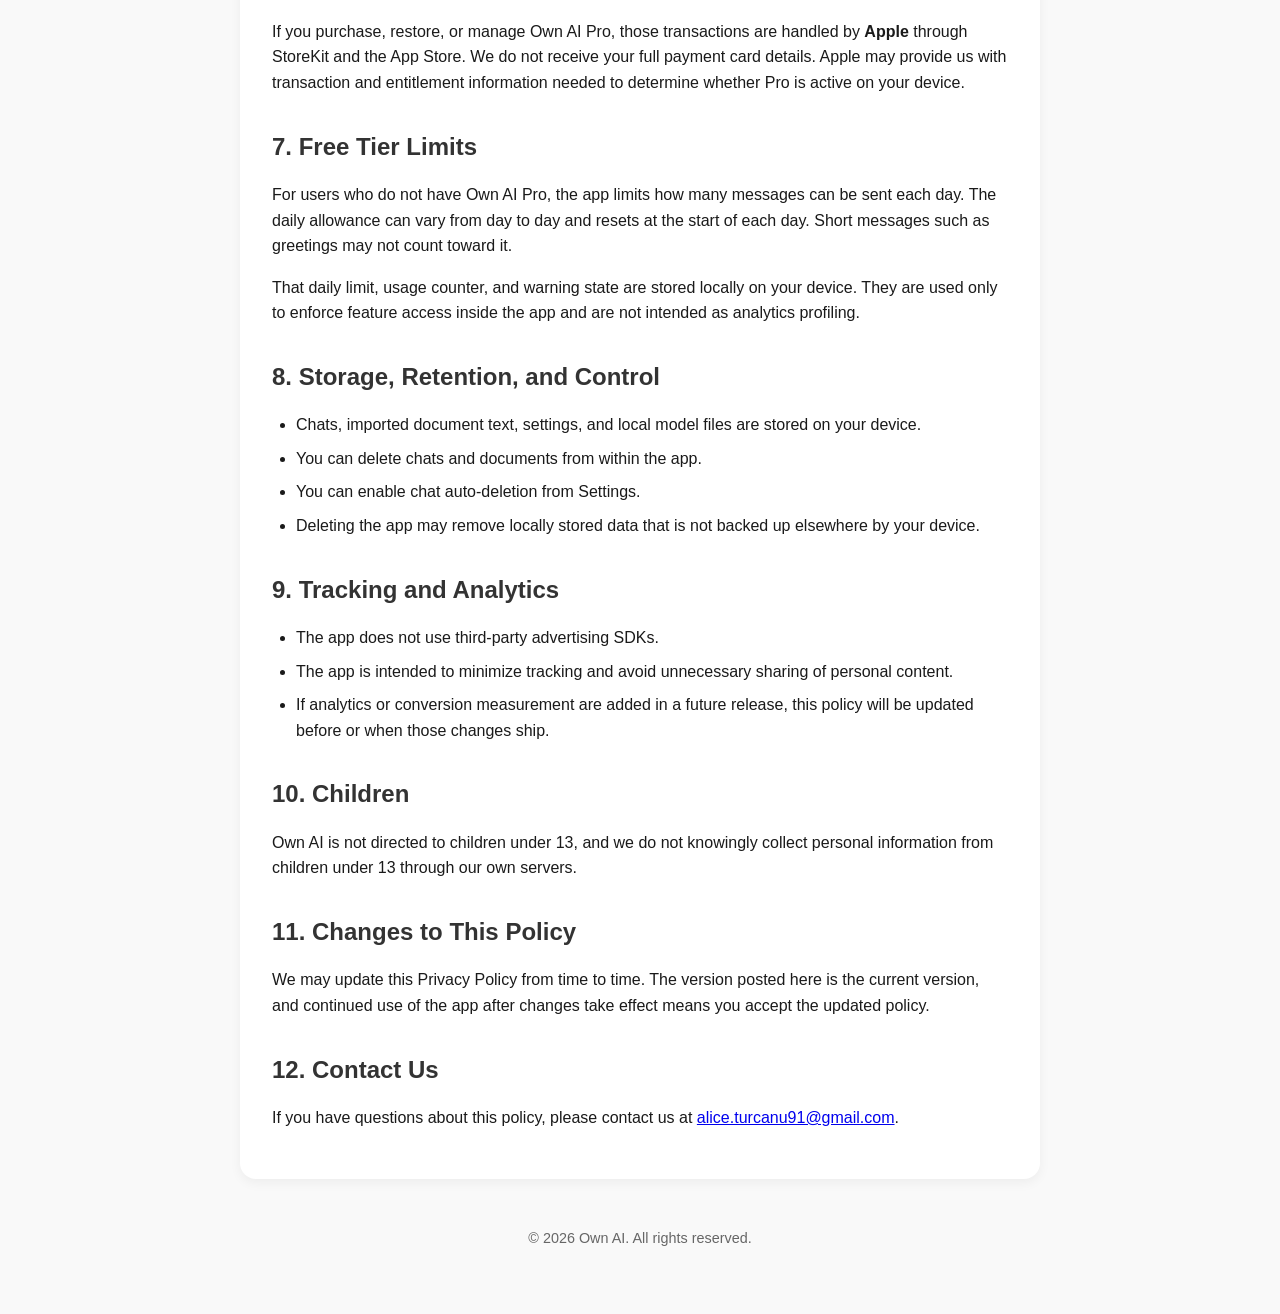
==== commit d0b9031d: "Update privacy policy and landing page" ====
--- a/privacy.html
+++ b/privacy.html
@@ -23,7 +23,7 @@
 
         <div class="card">
             <h1>Privacy Policy</h1>
-            <p>Last updated: March 28, 2026</p>
+            <p>Last updated: October 16, 2026</p>
 
             <p>Own AI is designed as a local-first AI app. This Privacy Policy explains what information the app
                 processes, when information stays on your device, when information may be shared with third parties you
@@ -47,7 +47,7 @@
                     you choose to download.</li>
                 <li><strong>Purchase and entitlement state:</strong> Whether you have access to Own AI Pro and related
                     local entitlement flags.</li>
-                <li><strong>Free-tier usage state:</strong> Local counters used to enforce install-based message limits for
+                <li><strong>Free-tier usage state:</strong> Local counters used to enforce daily message limits for
                     non-Pro users.</li>
             </ul>
 
@@ -59,8 +59,9 @@
                     availability, and StoreKit purchases.</li>
                 <li>From local storage on your device for chats, settings, downloaded models, and entitlement or usage
                     state.</li>
-                <li>From network requests only in the limited cases described below, such as model downloads, Apple
-                    Intelligence use, or App Store purchase flows.</li>
+                <li>From network requests only in the limited cases described below, such as model downloads, model
+                    search, web search you turn on, web pages you attach, Apple Intelligence use, iCloud sync of
+                    your model list, or App Store purchase flows.</li>
             </ul>
 
             <h2>4. How Data Is Used</h2>
@@ -70,7 +71,7 @@
                 <li>To support optional voice and Apple Watch experiences.</li>
                 <li>To save your preferences, chat history, downloaded models, and consent choices locally.</li>
                 <li>To verify whether you have an active Pro entitlement.</li>
-                <li>To enforce free-tier limits such as install-based usage caps for non-Pro users.</li>
+                <li>To enforce free-tier limits such as daily usage caps for non-Pro users.</li>
             </ul>
 
             <h2>5. When Data Stays On-Device</h2>
@@ -100,15 +101,40 @@
             <p>No chat prompts, imported document content, or conversation history are intentionally sent as part of a
                 model download request.</p>
 
-            <h3>6.3 In-App Purchases</h3>
+            <h3>6.3 Model Search</h3>
+            <p>When you search for models, the app sends your search terms, or the model link you entered, to
+                <strong>Hugging Face, Inc.</strong> to list matching models and their files. If you add a Hugging Face
+                access token, it is stored in your device's Keychain and sent only to Hugging Face with those
+                requests. No chat prompts, documents, or conversation history are sent.</p>
+
+            <h3>6.4 Live Web Search</h3>
+            <p>Live Web Search is off unless you turn it on. When it is on and a model decides a question needs current
+                information, the app sends a short search query written by the model from your question to
+                <strong>DuckDuckGo</strong> and gives the model the result titles, links, and snippets. The query is
+                sent without cookies or account identifiers. Your conversation, documents, and history are not sent.</p>
+
+            <h3>6.5 Web Pages You Attach</h3>
+            <p>When you attach a web page by its address, the app downloads that page directly from the website you
+                entered so it can be read like a document. Only the address you entered is requested; nothing about
+                your chat is sent with it. The website may see your IP address and basic request metadata.</p>
+
+            <h3>6.6 iCloud Sync of Your Model List</h3>
+            <p>If you are signed in to iCloud, the list of Hugging Face models you added or bookmarked (model names,
+                repository identifiers, versions, and sizes) is kept in your own iCloud key-value storage so a reinstall
+                or another of your devices can offer them again. Chats, documents, model files, and access tokens are
+                never synced. You can turn this off in the app.</p>
+
+            <h3>6.7 In-App Purchases</h3>
             <p>If you purchase, restore, or manage Own AI Pro, those transactions are handled by <strong>Apple</strong>
                 through StoreKit and the App Store. We do not receive your full payment card details. Apple may provide
                 us with transaction and entitlement information needed to determine whether Pro is active on your
                 device.</p>
 
             <h2>7. Free Tier Limits</h2>
-            <p>For users who do not have Own AI Pro, the app may enforce a fixed free message limit per install.</p>
-            <p>That install-based limit, usage counter, and warning state are stored locally on your device. They are used only
+            <p>For users who do not have Own AI Pro, the app limits how many messages can be sent each day. The daily
+                allowance can vary from day to day and resets at the start of each day. Short messages such as
+                greetings may not count toward it.</p>
+            <p>That daily limit, usage counter, and warning state are stored locally on your device. They are used only
                 to enforce feature access inside the app and are not intended as analytics profiling.</p>
 
             <h2>8. Storage, Retention, and Control</h2>
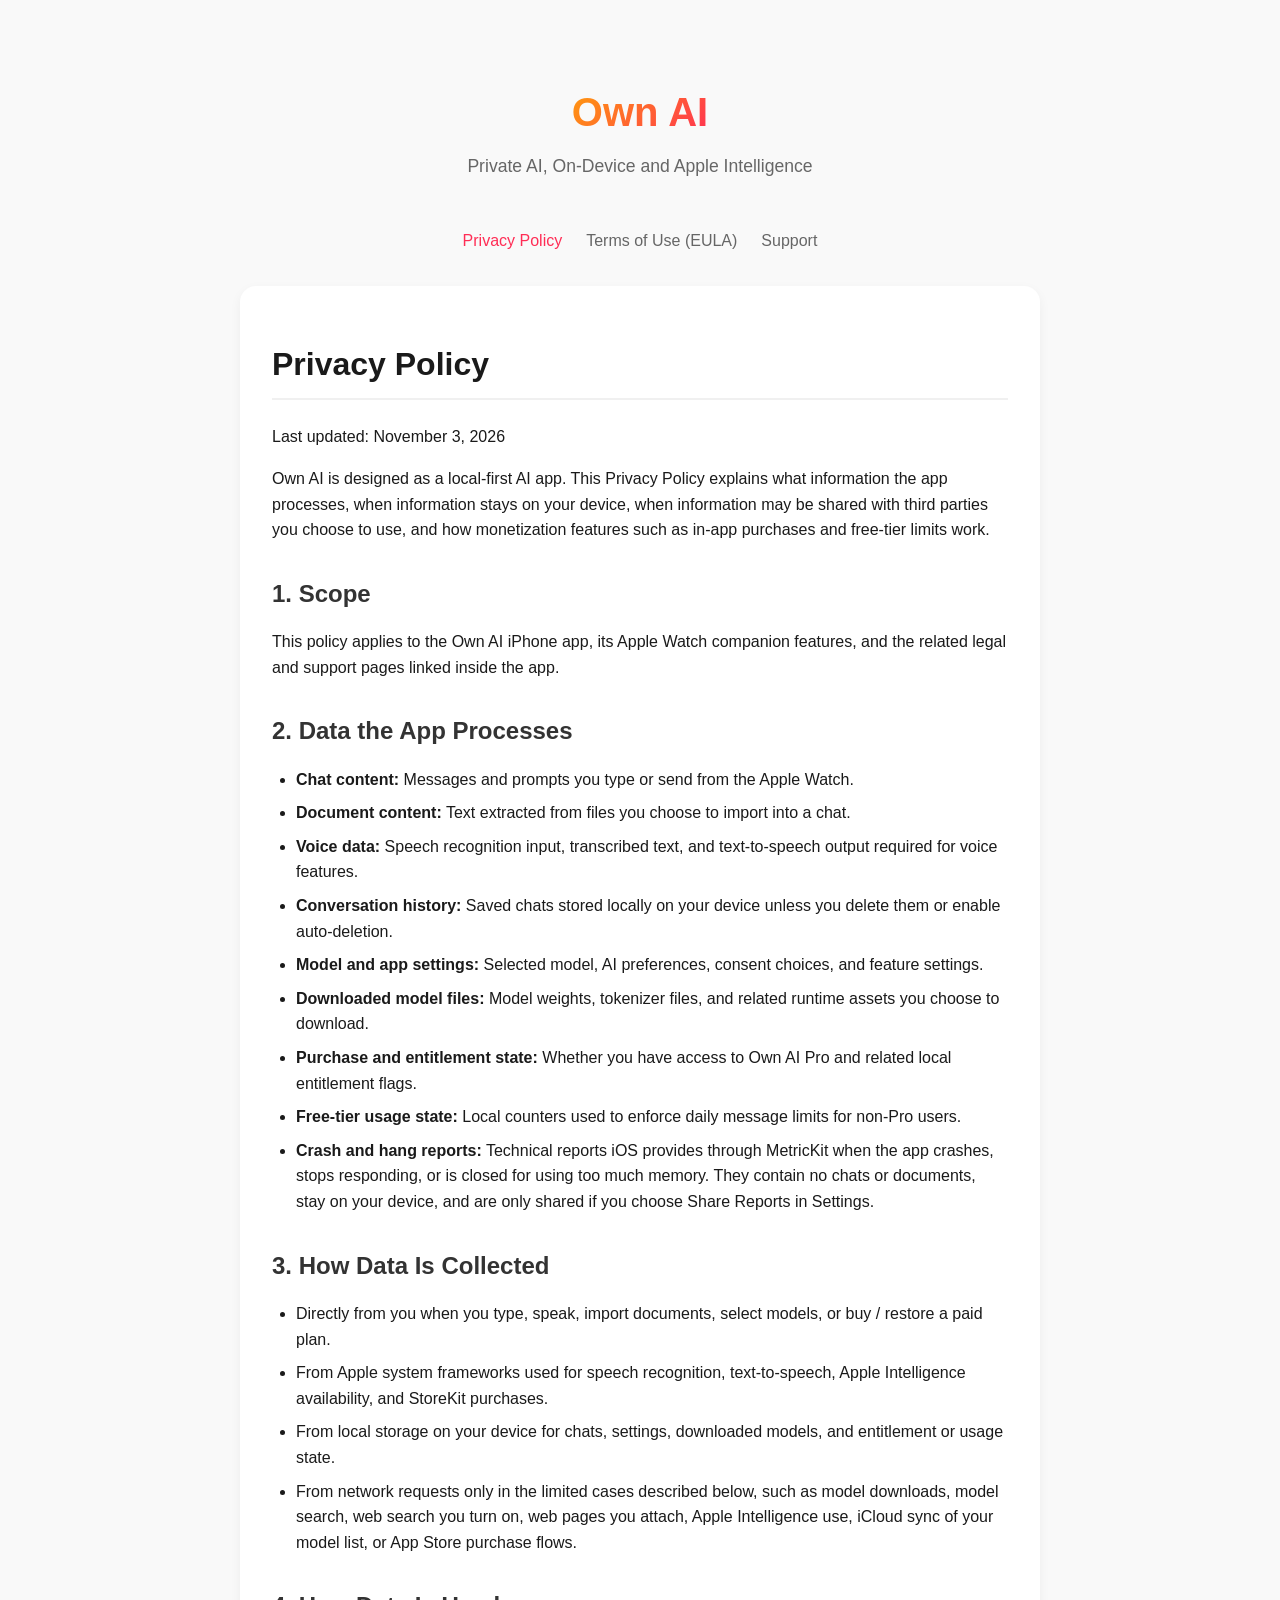
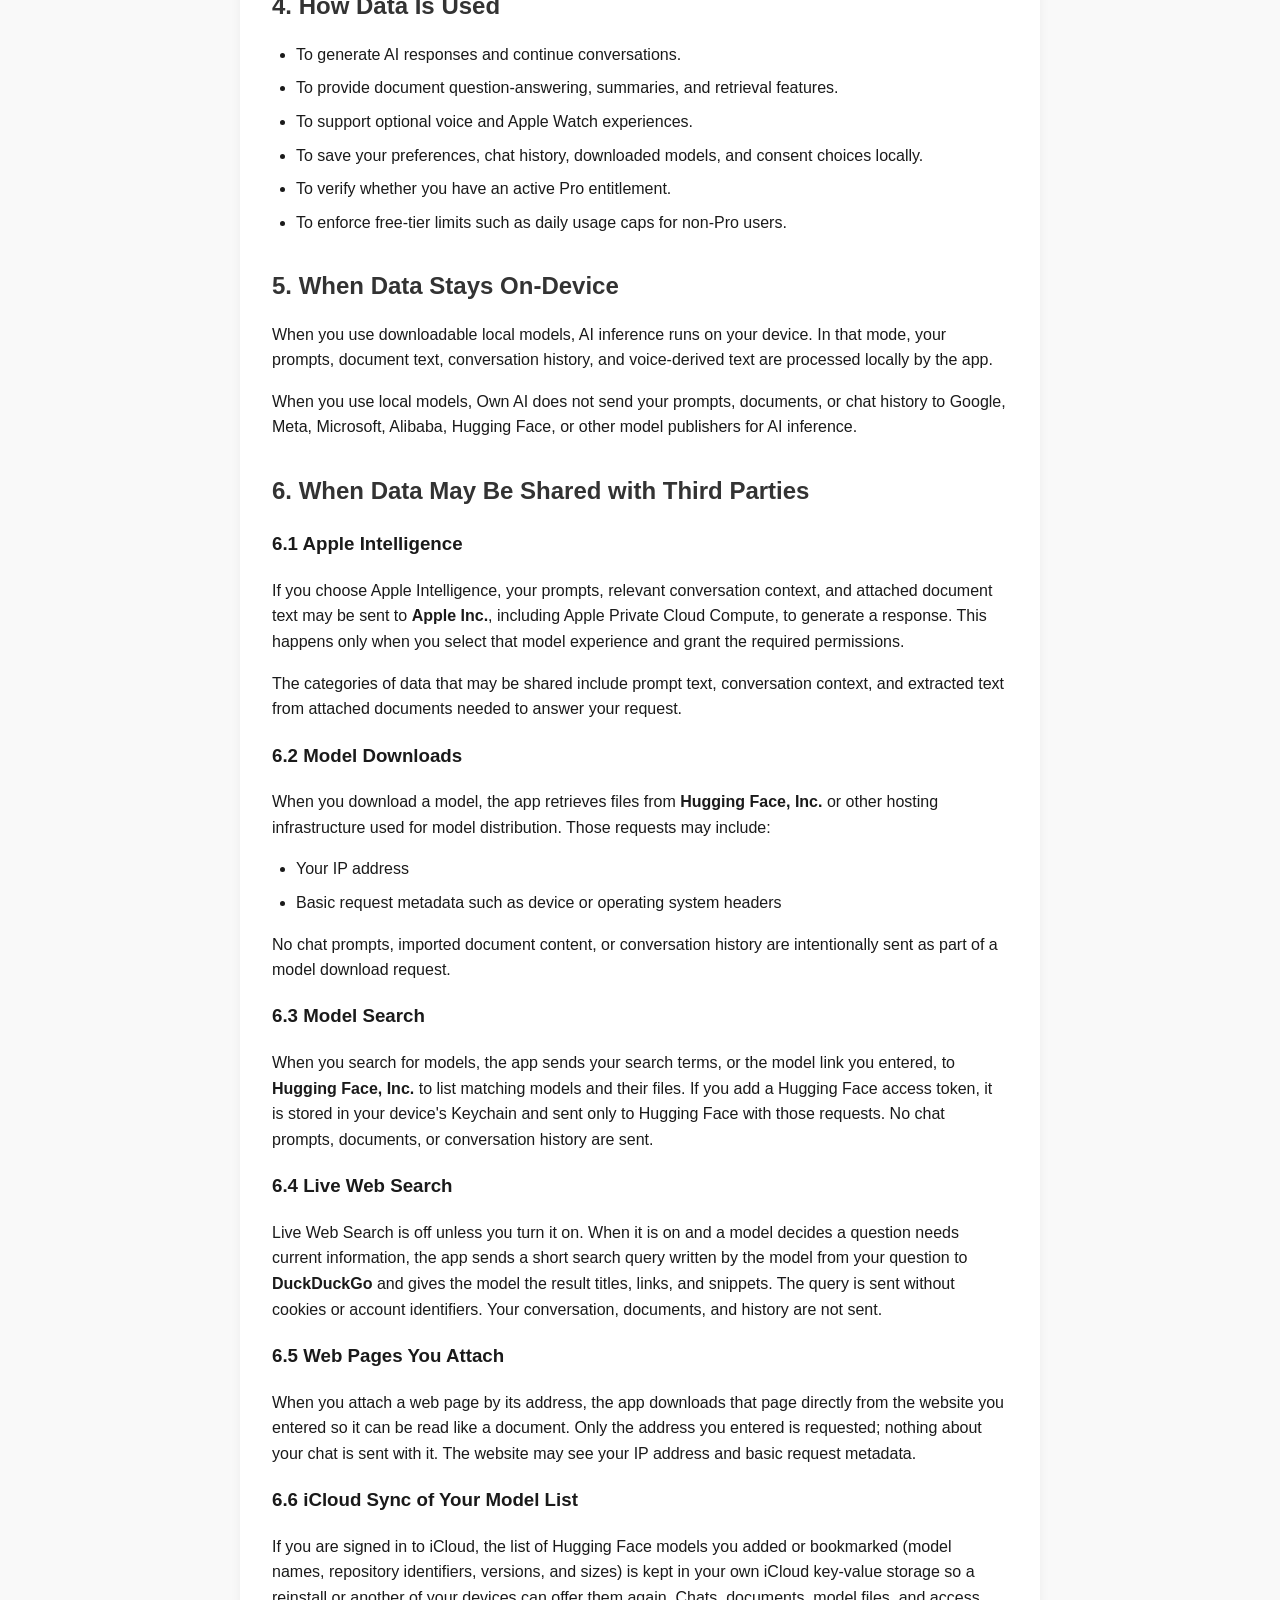
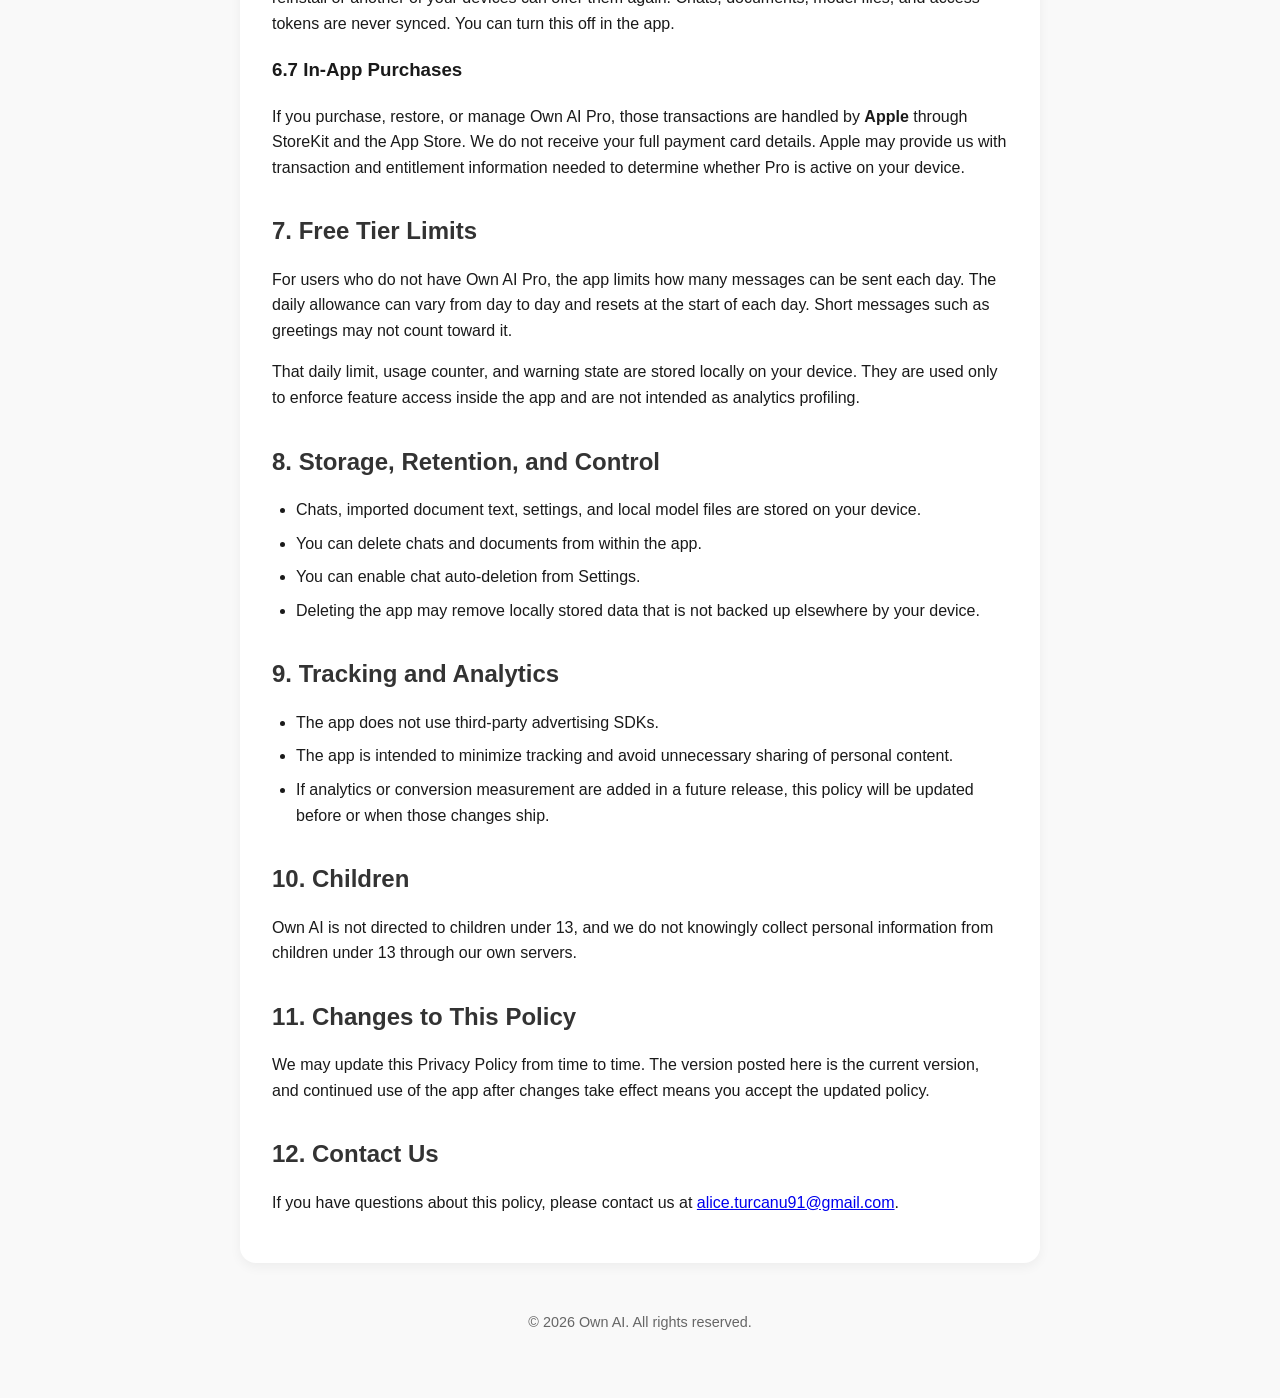
==== commit 78976db2: "Update legal and support HTMLs with latest versions" ====
--- a/privacy.html
+++ b/privacy.html
@@ -23,7 +23,7 @@
 
         <div class="card">
             <h1>Privacy Policy</h1>
-            <p>Last updated: October 16, 2026</p>
+            <p>Last updated: November 3, 2026</p>
 
             <p>Own AI is designed as a local-first AI app. This Privacy Policy explains what information the app
                 processes, when information stays on your device, when information may be shared with third parties you
@@ -49,6 +49,9 @@
                     local entitlement flags.</li>
                 <li><strong>Free-tier usage state:</strong> Local counters used to enforce daily message limits for
                     non-Pro users.</li>
+                <li><strong>Crash and hang reports:</strong> Technical reports iOS provides through MetricKit when the
+                    app crashes, stops responding, or is closed for using too much memory. They contain no chats or
+                    documents, stay on your device, and are only shared if you choose Share Reports in Settings.</li>
             </ul>
 
             <h2>3. How Data Is Collected</h2>
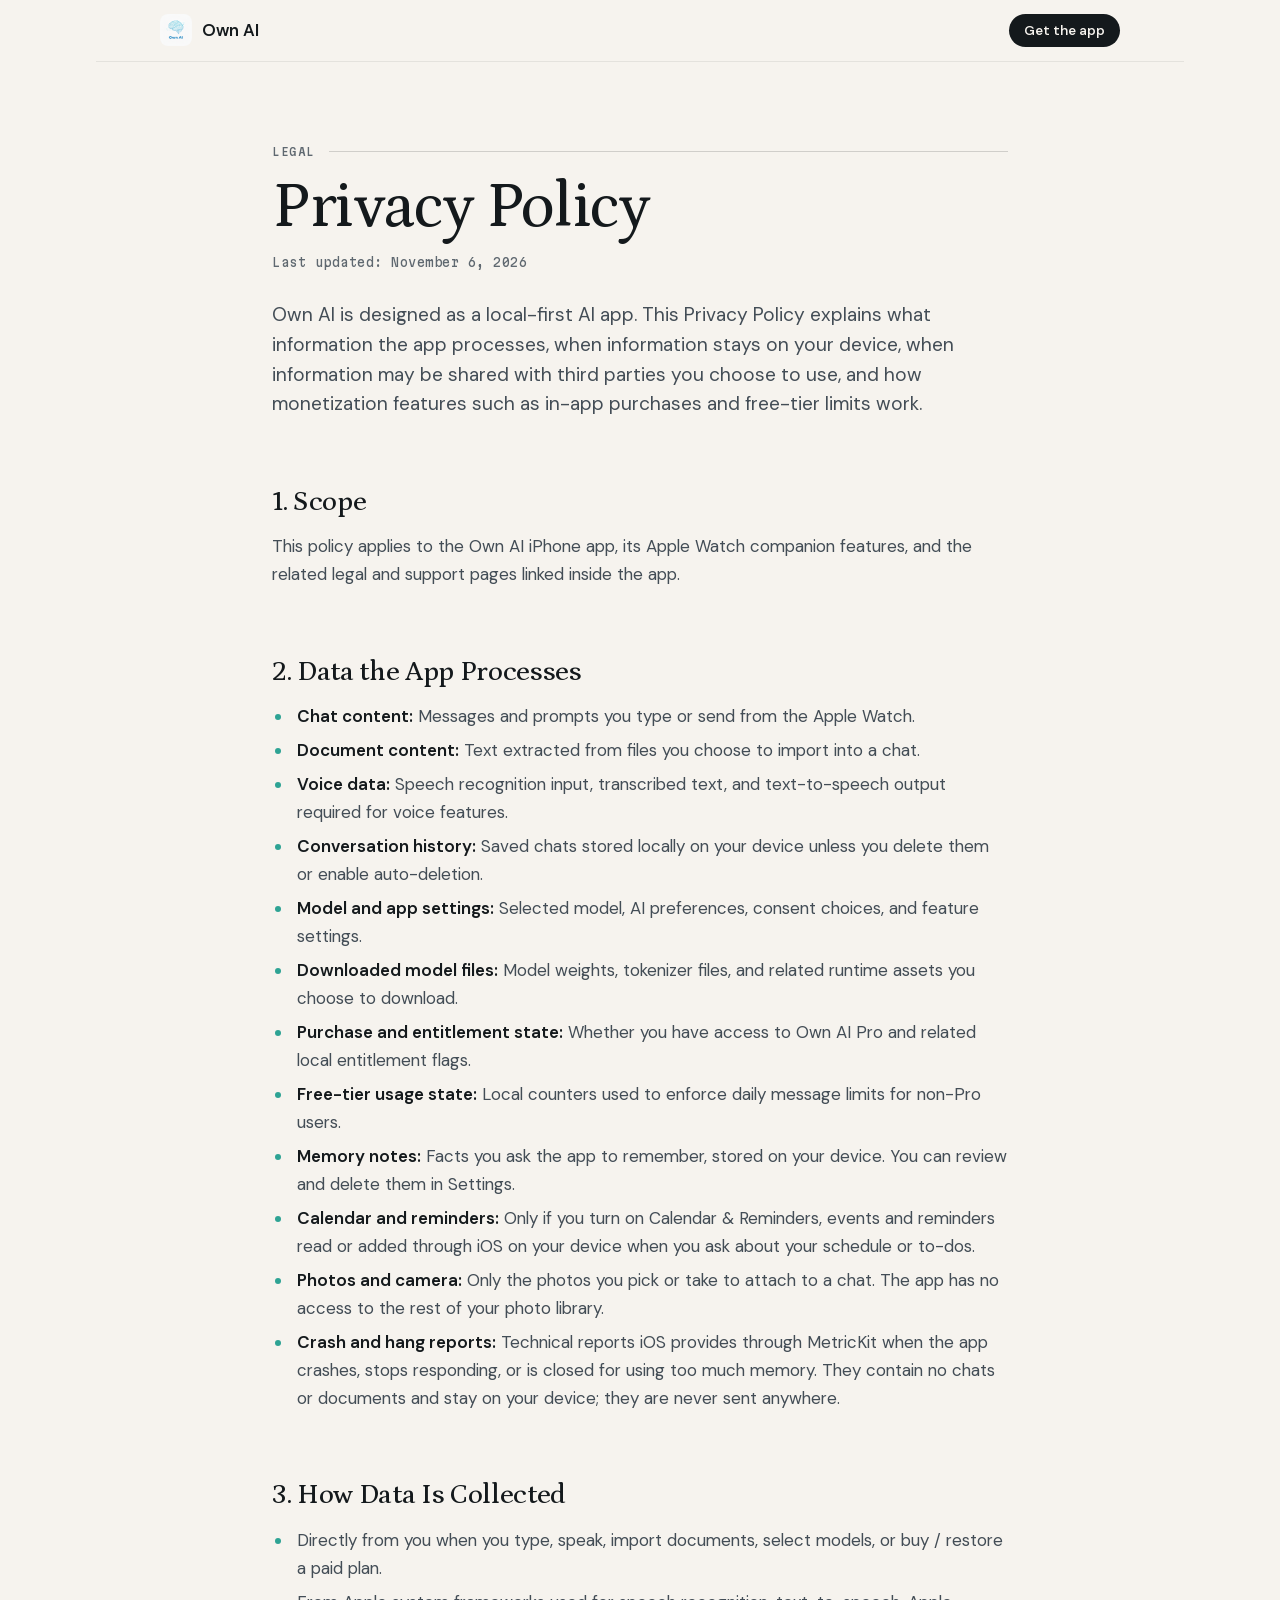
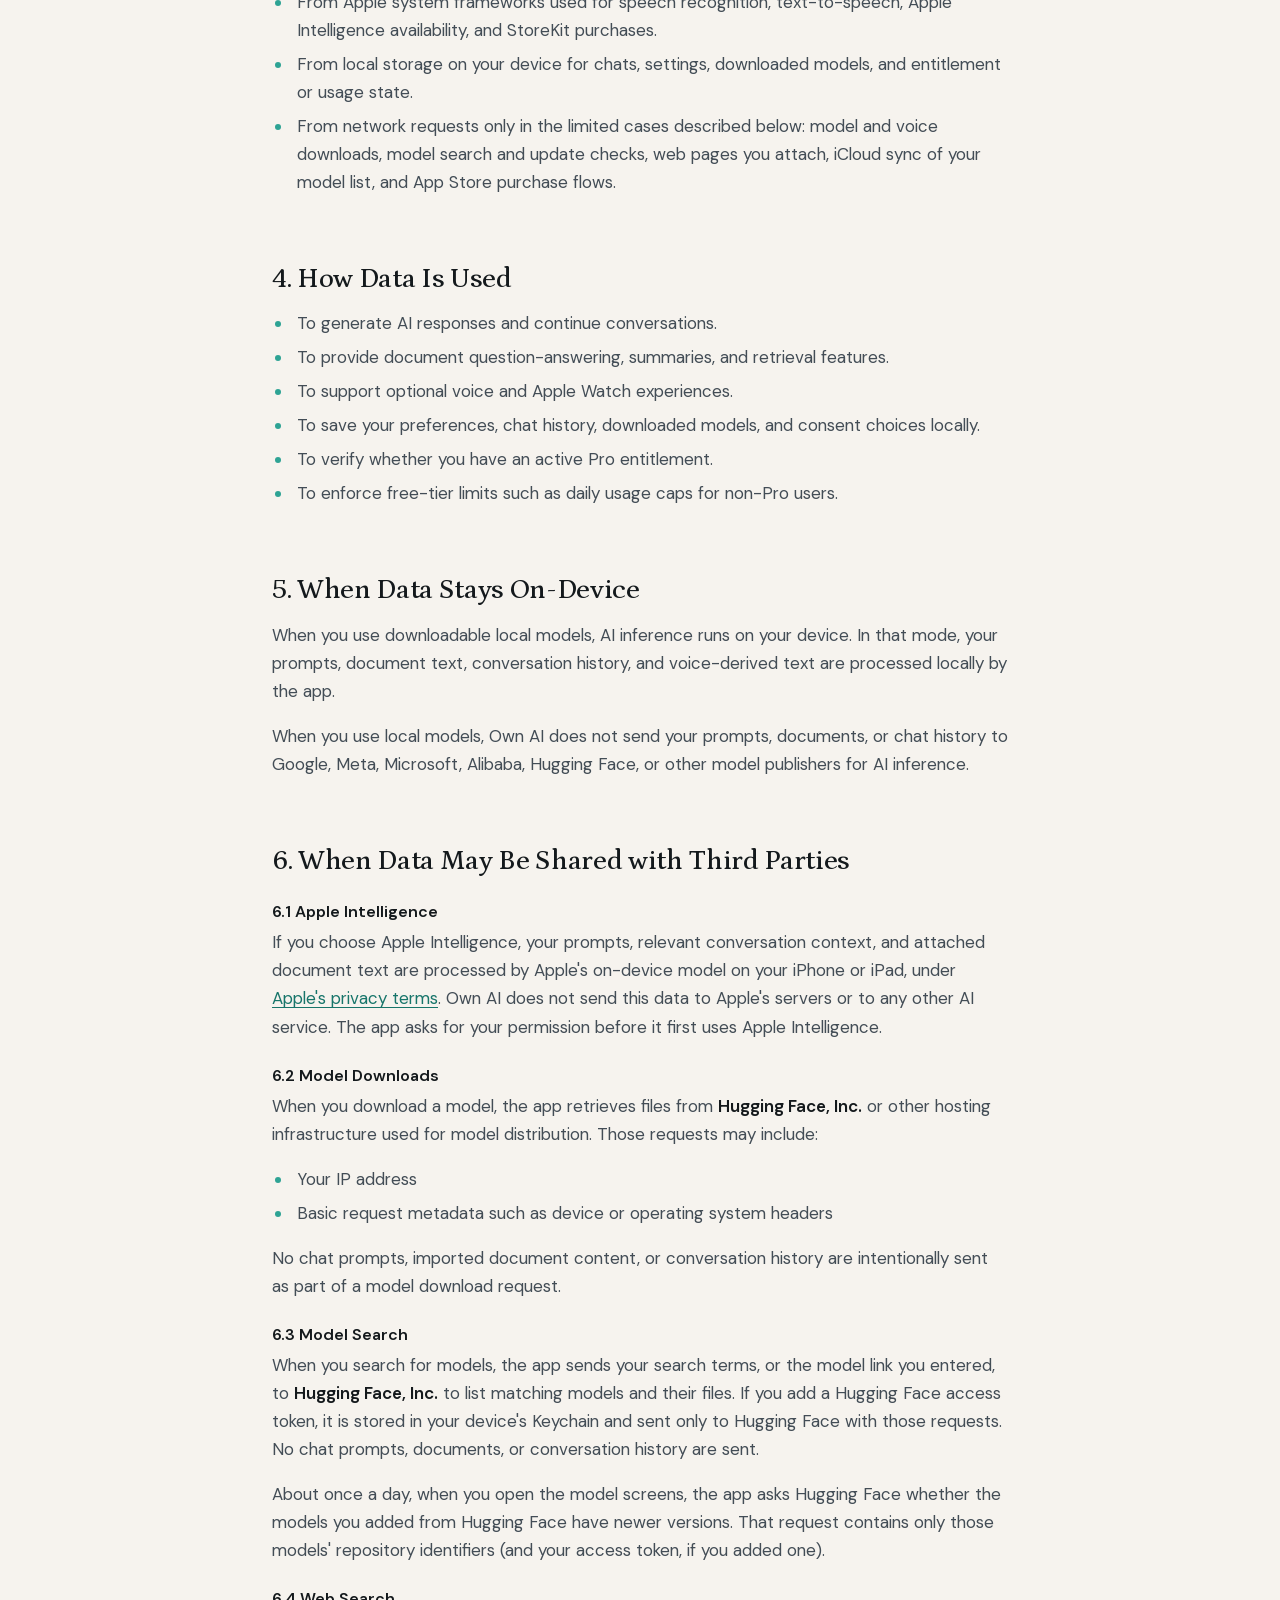
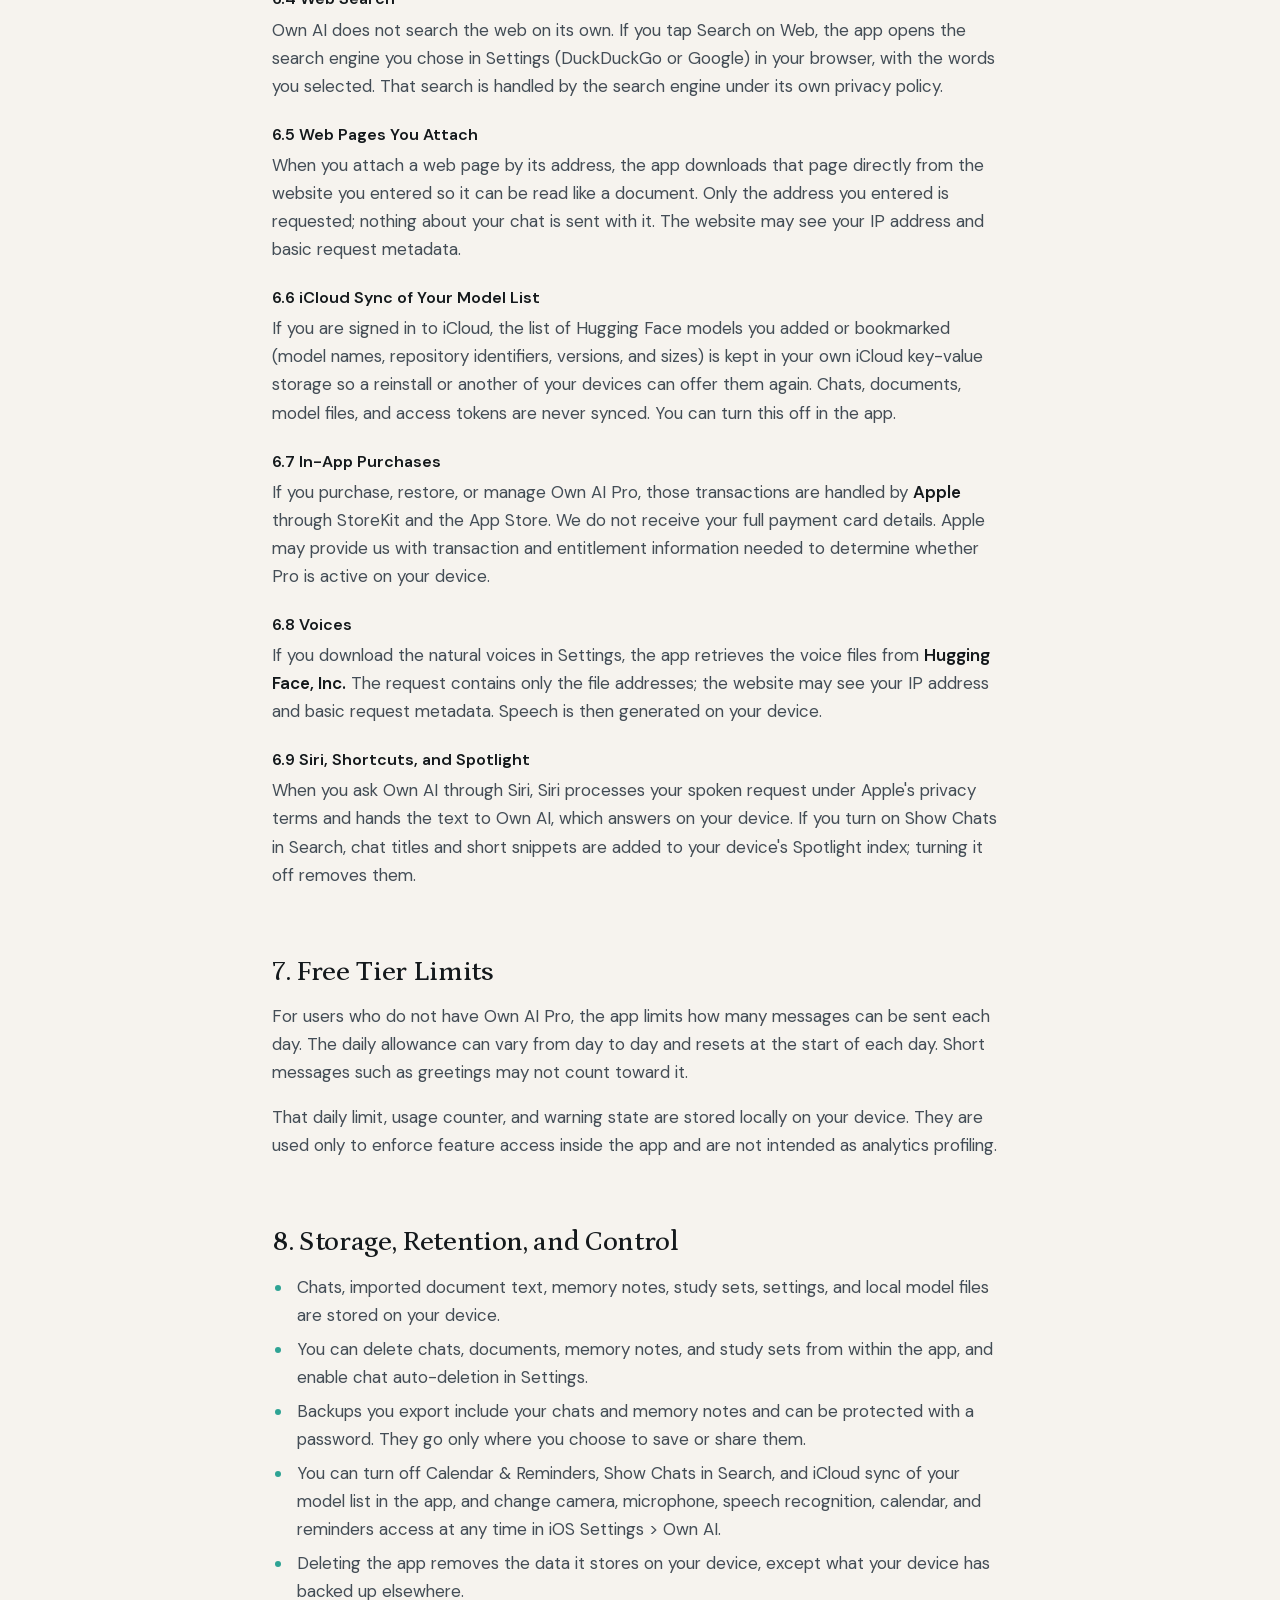
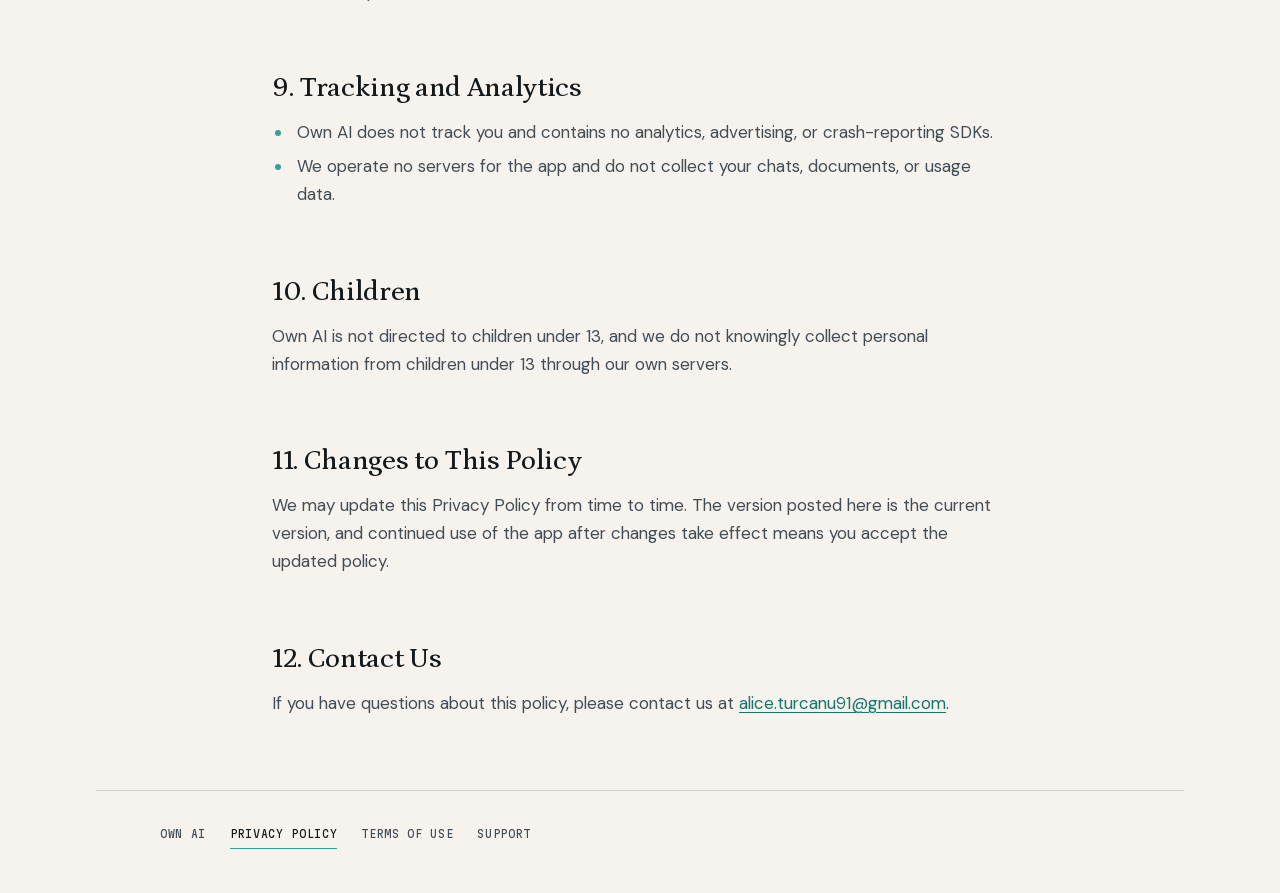
==== commit 566dad0a: "Redesign the site: paper-and-ink look with serif headings New landing page, privacy, terms, support " ====
--- a/privacy.html
+++ b/privacy.html
@@ -1,178 +1,200 @@
-<!DOCTYPE html>
+<!doctype html>
 <html lang="en">
-
 <head>
-    <meta charset="UTF-8">
-    <meta name="viewport" content="width=device-width, initial-scale=1.0">
-    <title>Privacy Policy - Own AI</title>
-    <link rel="stylesheet" href="styles.css">
+<meta charset="utf-8">
+<meta name="viewport" content="width=device-width, initial-scale=1, viewport-fit=cover">
+<title>Privacy Policy - Own AI</title>
+<meta name="description" content="Privacy policy for Own AI: what stays on your iPhone, the few cases where data is shared, and what the app never collects.">
+<meta name="theme-color" content="#F6F3EE" media="(prefers-color-scheme: light)">
+<meta name="theme-color" content="#13110F" media="(prefers-color-scheme: dark)">
+<meta name="robots" content="index,follow">
+<link rel="icon" type="image/png" sizes="64x64" href="assets/favicon-64.png?v=2">
+<link rel="icon" type="image/png" sizes="128x128" href="assets/favicon-128.png?v=2">
+<link rel="apple-touch-icon" href="assets/icon-180.png">
+<link rel="preload" href="assets/fonts/dm-sans.woff2" as="font" type="font/woff2" crossorigin>
+<link rel="stylesheet" href="assets/legal.css">
 </head>
-
 <body>
-    <div class="container">
-        <header>
-            <div class="logo-text">Own AI</div>
-            <div class="subtitle">Private AI, On-Device and Apple Intelligence</div>
-        </header>
-
-        <nav class="nav-links">
-            <a href="privacy.html" style="color: #FF2D55;">Privacy Policy</a>
-            <a href="terms.html">Terms of Use (EULA)</a>
-            <a href="support.html">Support</a>
-        </nav>
-
-        <div class="card">
-            <h1>Privacy Policy</h1>
-            <p>Last updated: November 3, 2026</p>
-
-            <p>Own AI is designed as a local-first AI app. This Privacy Policy explains what information the app
-                processes, when information stays on your device, when information may be shared with third parties you
-                choose to use, and how monetization features such as in-app purchases and free-tier limits work.</p>
-
-            <h2>1. Scope</h2>
-            <p>This policy applies to the Own AI iPhone app, its Apple Watch companion features, and the related legal
-                and support pages linked inside the app.</p>
-
-            <h2>2. Data the App Processes</h2>
-            <ul>
-                <li><strong>Chat content:</strong> Messages and prompts you type or send from the Apple Watch.</li>
-                <li><strong>Document content:</strong> Text extracted from files you choose to import into a chat.</li>
-                <li><strong>Voice data:</strong> Speech recognition input, transcribed text, and text-to-speech output
-                    required for voice features.</li>
-                <li><strong>Conversation history:</strong> Saved chats stored locally on your device unless you delete
-                    them or enable auto-deletion.</li>
-                <li><strong>Model and app settings:</strong> Selected model, AI preferences, consent choices, and
-                    feature settings.</li>
-                <li><strong>Downloaded model files:</strong> Model weights, tokenizer files, and related runtime assets
-                    you choose to download.</li>
-                <li><strong>Purchase and entitlement state:</strong> Whether you have access to Own AI Pro and related
-                    local entitlement flags.</li>
-                <li><strong>Free-tier usage state:</strong> Local counters used to enforce daily message limits for
-                    non-Pro users.</li>
-                <li><strong>Crash and hang reports:</strong> Technical reports iOS provides through MetricKit when the
-                    app crashes, stops responding, or is closed for using too much memory. They contain no chats or
-                    documents, stay on your device, and are only shared if you choose Share Reports in Settings.</li>
-            </ul>
-
-            <h2>3. How Data Is Collected</h2>
-            <ul>
-                <li>Directly from you when you type, speak, import documents, select models, or buy / restore a paid
-                    plan.</li>
-                <li>From Apple system frameworks used for speech recognition, text-to-speech, Apple Intelligence
-                    availability, and StoreKit purchases.</li>
-                <li>From local storage on your device for chats, settings, downloaded models, and entitlement or usage
-                    state.</li>
-                <li>From network requests only in the limited cases described below, such as model downloads, model
-                    search, web search you turn on, web pages you attach, Apple Intelligence use, iCloud sync of
-                    your model list, or App Store purchase flows.</li>
-            </ul>
-
-            <h2>4. How Data Is Used</h2>
-            <ul>
-                <li>To generate AI responses and continue conversations.</li>
-                <li>To provide document question-answering, summaries, and retrieval features.</li>
-                <li>To support optional voice and Apple Watch experiences.</li>
-                <li>To save your preferences, chat history, downloaded models, and consent choices locally.</li>
-                <li>To verify whether you have an active Pro entitlement.</li>
-                <li>To enforce free-tier limits such as daily usage caps for non-Pro users.</li>
-            </ul>
-
-            <h2>5. When Data Stays On-Device</h2>
-
-            <p>When you use downloadable local models, AI inference runs on your device. In that mode, your prompts,
-                document text, conversation history, and voice-derived text are processed locally by the app.</p>
-
-            <p>When you use local models, Own AI does not send your prompts, documents, or chat history to Google,
-                Meta, Microsoft, Alibaba, Hugging Face, or other model publishers for AI inference.</p>
-
-            <h2>6. When Data May Be Shared with Third Parties</h2>
-
-            <h3>6.1 Apple Intelligence</h3>
-            <p>If you choose Apple Intelligence, your prompts, relevant conversation context, and attached document text
-                may be sent to <strong>Apple Inc.</strong>, including Apple Private Cloud Compute, to generate a
-                response. This happens only when you select that model experience and grant the required permissions.</p>
-            <p>The categories of data that may be shared include prompt text, conversation context, and extracted text
-                from attached documents needed to answer your request.</p>
-
-            <h3>6.2 Model Downloads</h3>
-            <p>When you download a model, the app retrieves files from <strong>Hugging Face, Inc.</strong> or other
-                hosting infrastructure used for model distribution. Those requests may include:</p>
-            <ul>
-                <li>Your IP address</li>
-                <li>Basic request metadata such as device or operating system headers</li>
-            </ul>
-            <p>No chat prompts, imported document content, or conversation history are intentionally sent as part of a
-                model download request.</p>
-
-            <h3>6.3 Model Search</h3>
-            <p>When you search for models, the app sends your search terms, or the model link you entered, to
-                <strong>Hugging Face, Inc.</strong> to list matching models and their files. If you add a Hugging Face
-                access token, it is stored in your device's Keychain and sent only to Hugging Face with those
-                requests. No chat prompts, documents, or conversation history are sent.</p>
-
-            <h3>6.4 Live Web Search</h3>
-            <p>Live Web Search is off unless you turn it on. When it is on and a model decides a question needs current
-                information, the app sends a short search query written by the model from your question to
-                <strong>DuckDuckGo</strong> and gives the model the result titles, links, and snippets. The query is
-                sent without cookies or account identifiers. Your conversation, documents, and history are not sent.</p>
-
-            <h3>6.5 Web Pages You Attach</h3>
-            <p>When you attach a web page by its address, the app downloads that page directly from the website you
-                entered so it can be read like a document. Only the address you entered is requested; nothing about
-                your chat is sent with it. The website may see your IP address and basic request metadata.</p>
-
-            <h3>6.6 iCloud Sync of Your Model List</h3>
-            <p>If you are signed in to iCloud, the list of Hugging Face models you added or bookmarked (model names,
-                repository identifiers, versions, and sizes) is kept in your own iCloud key-value storage so a reinstall
-                or another of your devices can offer them again. Chats, documents, model files, and access tokens are
-                never synced. You can turn this off in the app.</p>
-
-            <h3>6.7 In-App Purchases</h3>
-            <p>If you purchase, restore, or manage Own AI Pro, those transactions are handled by <strong>Apple</strong>
-                through StoreKit and the App Store. We do not receive your full payment card details. Apple may provide
-                us with transaction and entitlement information needed to determine whether Pro is active on your
-                device.</p>
-
-            <h2>7. Free Tier Limits</h2>
-            <p>For users who do not have Own AI Pro, the app limits how many messages can be sent each day. The daily
-                allowance can vary from day to day and resets at the start of each day. Short messages such as
-                greetings may not count toward it.</p>
-            <p>That daily limit, usage counter, and warning state are stored locally on your device. They are used only
-                to enforce feature access inside the app and are not intended as analytics profiling.</p>
-
-            <h2>8. Storage, Retention, and Control</h2>
-            <ul>
-                <li>Chats, imported document text, settings, and local model files are stored on your device.</li>
-                <li>You can delete chats and documents from within the app.</li>
-                <li>You can enable chat auto-deletion from Settings.</li>
-                <li>Deleting the app may remove locally stored data that is not backed up elsewhere by your device.</li>
-            </ul>
-
-            <h2>9. Tracking and Analytics</h2>
-            <ul>
-                <li>The app does not use third-party advertising SDKs.</li>
-                <li>The app is intended to minimize tracking and avoid unnecessary sharing of personal content.</li>
-                <li>If analytics or conversion measurement are added in a future release, this policy will be updated
-                    before or when those changes ship.</li>
-            </ul>
-
-            <h2>10. Children</h2>
-            <p>Own AI is not directed to children under 13, and we do not knowingly collect personal information from
-                children under 13 through our own servers.</p>
-
-            <h2>11. Changes to This Policy</h2>
-            <p>We may update this Privacy Policy from time to time. The version posted here is the current version, and
-                continued use of the app after changes take effect means you accept the updated policy.</p>
-
-            <h2>12. Contact Us</h2>
-            <p>If you have questions about this policy, please contact us at <a
-                    href="mailto:alice.turcanu91@gmail.com">alice.turcanu91@gmail.com</a>.</p>
-        </div>
-
-        <div class="footer">
-            &copy; 2026 Own AI. All rights reserved.
-        </div>
-    </div>
+<a class="skip" href="#top">Skip to content</a>
+<header class="bar">
+  <a class="brand" href="./"><img src="assets/icon-180.png" alt="" width="32" height="32">Own AI</a>
+  <a class="getapp" href="https://apps.apple.com/us/app/own-ai-local-llm/id6758560683" target="_blank" rel="noopener">Get the app</a>
+</header>
+
+<main id="top" tabindex="-1">
+<p class="eyebrow">Legal</p>
+<h1>Privacy Policy</h1>
+<p class="updated">Last updated: November 6, 2026</p>
+<p class="lede">Own AI is designed as a local-first AI app. This Privacy Policy explains what information the app processes, when information stays on your device, when information may be shared with third parties you choose to use, and how monetization features such as in-app purchases and free-tier limits work.</p>
+
+<h2 id="scope">1. Scope</h2>
+<p>This policy applies to the Own AI iPhone app, its Apple Watch companion features, and the related legal
+and support pages linked inside the app.</p>
+
+<h2 id="data-the-app-processes">2. Data the App Processes</h2>
+<ul>
+<li><strong>Chat content:</strong> Messages and prompts you type or send from the Apple Watch.</li>
+<li><strong>Document content:</strong> Text extracted from files you choose to import into a chat.</li>
+<li><strong>Voice data:</strong> Speech recognition input, transcribed text, and text-to-speech output
+required for voice features.</li>
+<li><strong>Conversation history:</strong> Saved chats stored locally on your device unless you delete
+them or enable auto-deletion.</li>
+<li><strong>Model and app settings:</strong> Selected model, AI preferences, consent choices, and
+feature settings.</li>
+<li><strong>Downloaded model files:</strong> Model weights, tokenizer files, and related runtime assets
+you choose to download.</li>
+<li><strong>Purchase and entitlement state:</strong> Whether you have access to Own AI Pro and related
+local entitlement flags.</li>
+<li><strong>Free-tier usage state:</strong> Local counters used to enforce daily message limits for
+non-Pro users.</li>
+<li><strong>Memory notes:</strong> Facts you ask the app to remember, stored on your device. You can
+review and delete them in Settings.</li>
+<li><strong>Calendar and reminders:</strong> Only if you turn on Calendar &amp; Reminders, events and
+reminders read or added through iOS on your device when you ask about your schedule or to-dos.</li>
+<li><strong>Photos and camera:</strong> Only the photos you pick or take to attach to a chat. The app
+has no access to the rest of your photo library.</li>
+<li><strong>Crash and hang reports:</strong> Technical reports iOS provides through MetricKit when the
+app crashes, stops responding, or is closed for using too much memory. They contain no chats or
+documents and stay on your device; they are never sent anywhere.</li>
+</ul>
+
+<h2 id="how-data-is-collected">3. How Data Is Collected</h2>
+<ul>
+<li>Directly from you when you type, speak, import documents, select models, or buy / restore a paid
+plan.</li>
+<li>From Apple system frameworks used for speech recognition, text-to-speech, Apple Intelligence
+availability, and StoreKit purchases.</li>
+<li>From local storage on your device for chats, settings, downloaded models, and entitlement or usage
+state.</li>
+<li>From network requests only in the limited cases described below: model and voice downloads,
+model search and update checks, web pages you attach, iCloud sync of your model list, and App
+Store purchase flows.</li>
+</ul>
+
+<h2 id="how-data-is-used">4. How Data Is Used</h2>
+<ul>
+<li>To generate AI responses and continue conversations.</li>
+<li>To provide document question-answering, summaries, and retrieval features.</li>
+<li>To support optional voice and Apple Watch experiences.</li>
+<li>To save your preferences, chat history, downloaded models, and consent choices locally.</li>
+<li>To verify whether you have an active Pro entitlement.</li>
+<li>To enforce free-tier limits such as daily usage caps for non-Pro users.</li>
+</ul>
+
+<h2 id="when-data-stays-on-device">5. When Data Stays On-Device</h2>
+
+<p>When you use downloadable local models, AI inference runs on your device. In that mode, your prompts,
+document text, conversation history, and voice-derived text are processed locally by the app.</p>
+
+<p>When you use local models, Own AI does not send your prompts, documents, or chat history to Google,
+Meta, Microsoft, Alibaba, Hugging Face, or other model publishers for AI inference.</p>
+
+<h2 id="when-data-may-be-shared-with-third-parties">6. When Data May Be Shared with Third Parties</h2>
+
+<h3>6.1 Apple Intelligence</h3>
+<p>If you choose Apple Intelligence, your prompts, relevant conversation context, and attached document text
+are processed by Apple's on-device model on your iPhone or iPad, under
+<a href="https://www.apple.com/legal/privacy/">Apple's privacy terms</a>. Own AI does not send this
+data to Apple's servers or to any other AI service. The app asks for your permission before it first
+uses Apple Intelligence.</p>
+
+<h3>6.2 Model Downloads</h3>
+<p>When you download a model, the app retrieves files from <strong>Hugging Face, Inc.</strong> or other
+hosting infrastructure used for model distribution. Those requests may include:</p>
+<ul>
+<li>Your IP address</li>
+<li>Basic request metadata such as device or operating system headers</li>
+</ul>
+<p>No chat prompts, imported document content, or conversation history are intentionally sent as part of a
+model download request.</p>
+
+<h3>6.3 Model Search</h3>
+<p>When you search for models, the app sends your search terms, or the model link you entered, to
+<strong>Hugging Face, Inc.</strong> to list matching models and their files. If you add a Hugging Face
+access token, it is stored in your device's Keychain and sent only to Hugging Face with those
+requests. No chat prompts, documents, or conversation history are sent.</p>
+<p>About once a day, when you open the model screens, the app asks Hugging Face whether the models you
+added from Hugging Face have newer versions. That request contains only those models' repository
+identifiers (and your access token, if you added one).</p>
+
+<h3>6.4 Web Search</h3>
+<p>Own AI does not search the web on its own. If you tap Search on Web, the app opens the search engine
+you chose in Settings (DuckDuckGo or Google) in your browser, with the words you selected. That
+search is handled by the search engine under its own privacy policy.</p>
+
+<h3>6.5 Web Pages You Attach</h3>
+<p>When you attach a web page by its address, the app downloads that page directly from the website you
+entered so it can be read like a document. Only the address you entered is requested; nothing about
+your chat is sent with it. The website may see your IP address and basic request metadata.</p>
+
+<h3>6.6 iCloud Sync of Your Model List</h3>
+<p>If you are signed in to iCloud, the list of Hugging Face models you added or bookmarked (model names,
+repository identifiers, versions, and sizes) is kept in your own iCloud key-value storage so a reinstall
+or another of your devices can offer them again. Chats, documents, model files, and access tokens are
+never synced. You can turn this off in the app.</p>
+
+<h3>6.7 In-App Purchases</h3>
+<p>If you purchase, restore, or manage Own AI Pro, those transactions are handled by <strong>Apple</strong>
+through StoreKit and the App Store. We do not receive your full payment card details. Apple may provide
+us with transaction and entitlement information needed to determine whether Pro is active on your
+device.</p>
+
+<h3>6.8 Voices</h3>
+<p>If you download the natural voices in Settings, the app retrieves the voice files from
+<strong>Hugging Face, Inc.</strong> The request contains only the file addresses; the website may see
+your IP address and basic request metadata. Speech is then generated on your device.</p>
+
+<h3>6.9 Siri, Shortcuts, and Spotlight</h3>
+<p>When you ask Own AI through Siri, Siri processes your spoken request under Apple's privacy terms and
+hands the text to Own AI, which answers on your device. If you turn on Show Chats in Search, chat
+titles and short snippets are added to your device's Spotlight index; turning it off removes them.</p>
+
+<h2 id="free-tier-limits">7. Free Tier Limits</h2>
+<p>For users who do not have Own AI Pro, the app limits how many messages can be sent each day. The daily
+allowance can vary from day to day and resets at the start of each day. Short messages such as
+greetings may not count toward it.</p>
+<p>That daily limit, usage counter, and warning state are stored locally on your device. They are used only
+to enforce feature access inside the app and are not intended as analytics profiling.</p>
+
+<h2 id="storage-retention-and-control">8. Storage, Retention, and Control</h2>
+<ul>
+<li>Chats, imported document text, memory notes, study sets, settings, and local model files are stored
+on your device.</li>
+<li>You can delete chats, documents, memory notes, and study sets from within the app, and enable chat
+auto-deletion in Settings.</li>
+<li>Backups you export include your chats and memory notes and can be protected with a password. They
+go only where you choose to save or share them.</li>
+<li>You can turn off Calendar &amp; Reminders, Show Chats in Search, and iCloud sync of your model list
+in the app, and change camera, microphone, speech recognition, calendar, and reminders access at
+any time in iOS Settings &gt; Own AI.</li>
+<li>Deleting the app removes the data it stores on your device, except what your device has backed up
+elsewhere.</li>
+</ul>
+
+<h2 id="tracking-and-analytics">9. Tracking and Analytics</h2>
+<ul>
+<li>Own AI does not track you and contains no analytics, advertising, or crash-reporting SDKs.</li>
+<li>We operate no servers for the app and do not collect your chats, documents, or usage data.</li>
+</ul>
+
+<h2 id="children">10. Children</h2>
+<p>Own AI is not directed to children under 13, and we do not knowingly collect personal information from
+children under 13 through our own servers.</p>
+
+<h2 id="changes-to-this-policy">11. Changes to This Policy</h2>
+<p>We may update this Privacy Policy from time to time. The version posted here is the current version, and
+continued use of the app after changes take effect means you accept the updated policy.</p>
+
+<h2 id="contact-us">12. Contact Us</h2>
+<p>If you have questions about this policy, please contact us at <a
+href="mailto:alice.turcanu91@gmail.com">alice.turcanu91@gmail.com</a>.</p>
+</main>
+
+<footer>
+  <a href="./">Own AI</a>
+  <a href="privacy.html" aria-current="page">Privacy Policy</a>
+  <a href="terms.html">Terms of Use</a>
+  <a href="support.html">Support</a>
+</footer>
 </body>
-
 </html>
--- a/assets/legal.css
+++ b/assets/legal.css
@@ -0,0 +1,81 @@
+/* Own AI legal pages - the landing page's paper-and-ink palette, as one external stylesheet. */
+@font-face{font-family:"DM Sans";font-style:normal;font-weight:300 700;font-display:swap;src:url(fonts/dm-sans.woff2) format("woff2")}
+@font-face{font-family:"DM Sans";font-style:italic;font-weight:300 700;font-display:swap;src:url(fonts/dm-sans-italic.woff2) format("woff2")}
+@font-face{font-family:"Martian Mono";font-style:normal;font-weight:300 600;font-stretch:75% 112.5%;font-display:swap;src:url(fonts/martian-mono.woff2) format("woff2")}
+@font-face{font-family:"Petrona";font-style:normal;font-weight:300 800;font-display:swap;src:url(fonts/petrona.woff2) format("woff2")}
+@font-face{font-family:"Petrona";font-style:italic;font-weight:300 800;font-display:swap;src:url(fonts/petrona-italic.woff2) format("woff2")}
+
+:root{
+  --pad:clamp(20px,5vw,72px);
+  --paper:#F6F3EE; --card:#FEFDFB;
+  --ink:#14191C; --ink2:#434D56; --ink3:#5F6870;
+  --hair:rgba(20,25,28,.17); --hair2:rgba(20,25,28,.08);
+  --accent:#2EA394; --atext:#17756A;
+  color-scheme:light dark;
+  --serif:"Petrona","Iowan Old Style","Palatino Linotype",Palatino,Georgia,serif;
+  --sans:"DM Sans",ui-sans-serif,-apple-system,BlinkMacSystemFont,"Helvetica Neue",Arial,sans-serif;
+  --mono:"Martian Mono",ui-monospace,"SF Mono",Menlo,Consolas,monospace;
+}
+@media (prefers-color-scheme:dark){
+  :root{
+    --paper:#13110F; --card:#1E1C1A;
+    --ink:#EBF0F0; --ink2:#B2BCC3; --ink3:#8B969E;
+    --hair:rgba(235,240,240,.17); --hair2:rgba(235,240,240,.08);
+    --accent:#5CCCBD; --atext:#94E6D6;
+  }
+}
+
+*,*::before,*::after{box-sizing:border-box}
+html{-webkit-text-size-adjust:100%;text-size-adjust:100%}
+body{margin:0;background:var(--paper);color:var(--ink);font:400 1.0625rem/1.65 var(--sans);-webkit-font-smoothing:antialiased;text-rendering:optimizeLegibility}
+a{color:var(--atext);text-underline-offset:.18em;text-decoration-thickness:1px}
+a:hover{text-decoration-thickness:2px}
+:focus-visible{outline:2px solid var(--atext);outline-offset:3px;border-radius:6px}
+::selection{background:color-mix(in srgb,var(--accent) 30%,transparent)}
+.skip{position:fixed;left:12px;top:10px;z-index:10;padding:.7em 1.1em;border-radius:99px;background:var(--ink);color:var(--paper);font:560 .9rem/1 var(--sans);text-decoration:none;transform:translateY(-200%)}
+.skip:focus{transform:none}
+
+.bar{display:flex;align-items:center;justify-content:space-between;gap:16px;padding:14px var(--pad);border-bottom:1px solid var(--hair2);max-width:calc(60rem + 2*var(--pad));margin-inline:auto}
+.brand{display:inline-flex;align-items:center;gap:10px;font:600 1.05rem/1 var(--sans);color:var(--ink);text-decoration:none}
+.brand img{width:32px;height:32px;border-radius:8px}
+.getapp{font:560 .85rem/1 var(--sans);color:var(--paper);background:var(--ink);text-decoration:none;padding:.7em 1.1em;border-radius:99px}
+.getapp:hover{text-decoration:none;opacity:.88}
+
+main{max-width:calc(46rem + 2*var(--pad));margin-inline:auto;padding:clamp(36px,7vw,84px) var(--pad) 56px}
+.eyebrow{font:500 .7rem/1 var(--mono);font-stretch:87.5%;letter-spacing:.14em;text-transform:uppercase;color:var(--ink3);display:flex;align-items:center;gap:14px}
+.eyebrow::after{content:"";flex:1;height:1px;background:var(--hair)}
+h1{font-family:var(--serif);font-weight:480;letter-spacing:-.022em;line-height:1.02;font-size:clamp(2.4rem,6.4vw,4rem);margin:18px 0 14px;text-wrap:balance}
+.updated{font:400 .8rem/1.4 var(--mono);font-stretch:87.5%;letter-spacing:.04em;color:var(--ink3);margin:0 0 28px}
+.lede{font-size:clamp(1.08rem,1.5vw,1.25rem);line-height:1.55;color:var(--ink2);margin:0 0 8px}
+.summary{margin:30px 0 8px;padding:20px 22px;background:var(--card);border:1px solid var(--hair2);border-radius:16px}
+.summary h2{margin:0 0 8px;font-size:1.15rem}
+.summary ul{margin:0}
+h2{font-family:var(--serif);font-weight:520;letter-spacing:-.012em;line-height:1.15;font-size:clamp(1.4rem,2.4vw,1.75rem);margin:2.4em 0 .5em;scroll-margin-top:16px}
+h3{font:600 1rem/1.4 var(--sans);margin:1.5em 0 .3em}
+p{margin:0 0 1em;color:var(--ink2)}
+ul{margin:0 0 1em;padding-left:1.25em;color:var(--ink2)}
+li{margin:.35em 0;padding-left:.2em}
+li::marker{color:var(--accent)}
+strong{color:var(--ink);font-weight:600}
+table{width:100%;border-collapse:collapse;margin:.4em 0 1.4em;font-size:.95rem}
+th,td{text-align:left;vertical-align:top;padding:.7em .8em;border-bottom:1px solid var(--hair2);color:var(--ink2)}
+th{font:600 .72rem/1.3 var(--mono);font-stretch:87.5%;letter-spacing:.08em;text-transform:uppercase;color:var(--ink3);border-bottom-color:var(--hair)}
+td:first-child{color:var(--ink);font-weight:560}
+.tablewrap{overflow-x:auto}
+@media (max-width:640px){
+  thead{position:absolute;width:1px;height:1px;overflow:hidden;clip-path:inset(50%)}
+  table,tbody,tr,td{display:block;width:100%}
+  tr{padding:.9em 0;border-bottom:1px solid var(--hair2)}
+  td{border:0;padding:.15em 0}
+  td:last-child{font:500 .74rem/1.5 var(--mono);font-stretch:87.5%;letter-spacing:.04em;color:var(--ink3);padding-top:.4em}
+}
+
+footer{max-width:calc(60rem + 2*var(--pad));margin-inline:auto;padding:28px var(--pad) 44px;border-top:1px solid var(--hair);display:flex;flex-wrap:wrap;gap:8px 24px;font:400 .69rem/1.6 var(--mono);font-stretch:87.5%;letter-spacing:.06em;text-transform:uppercase;color:var(--ink3)}
+footer a{color:var(--ink2);text-decoration:none;padding:6px 0;border-bottom:1px solid transparent}
+footer a:hover{color:var(--ink);border-color:currentColor}
+footer a[aria-current="page"]{color:var(--ink);border-color:var(--accent)}
+
+/* 404.html carries all four languages; the html element's lang (set by the Worker) picks one. */
+.lost [data-l]{display:none}
+html[lang="en"] .lost [data-l="en"],html[lang="de"] .lost [data-l="de"],html[lang="es"] .lost [data-l="es"],html[lang="fr"] .lost [data-l="fr"]{display:block}
+.lost-actions{display:flex;flex-wrap:wrap;align-items:center;gap:18px;margin-top:28px}
